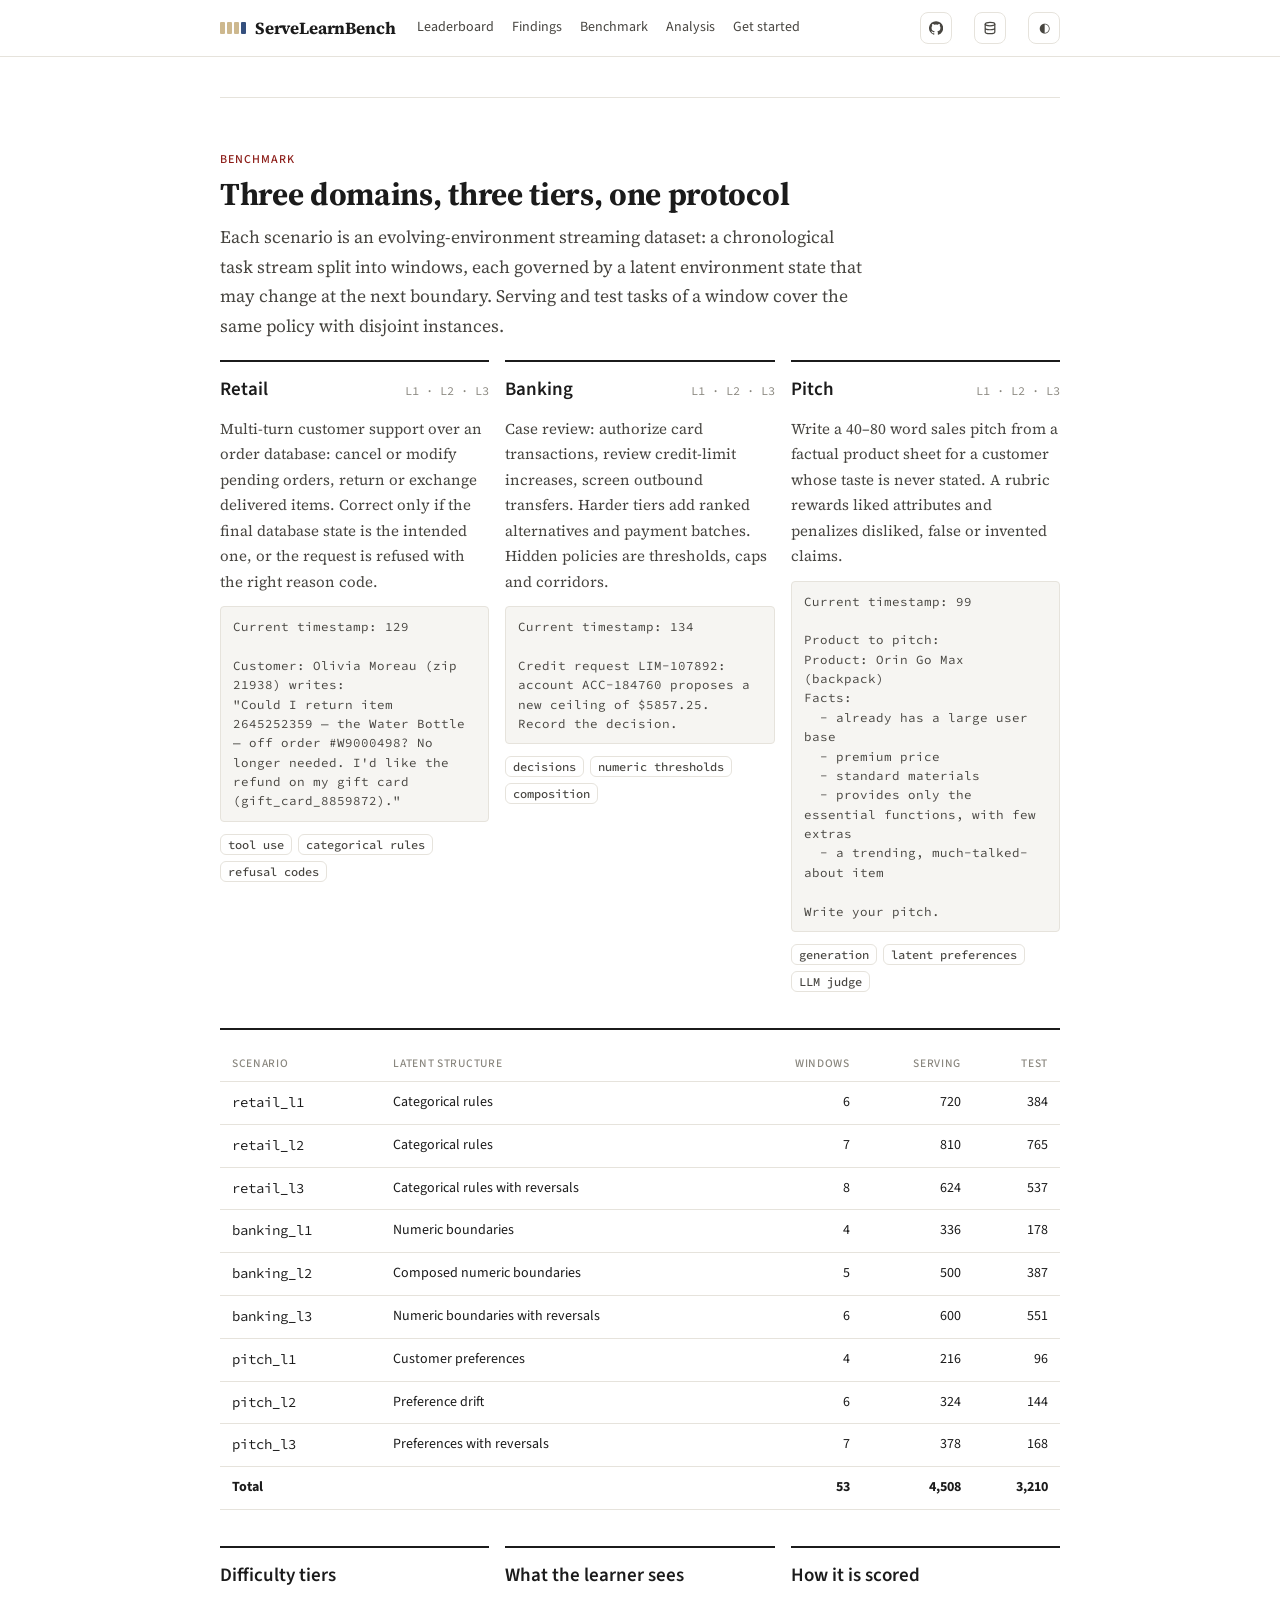
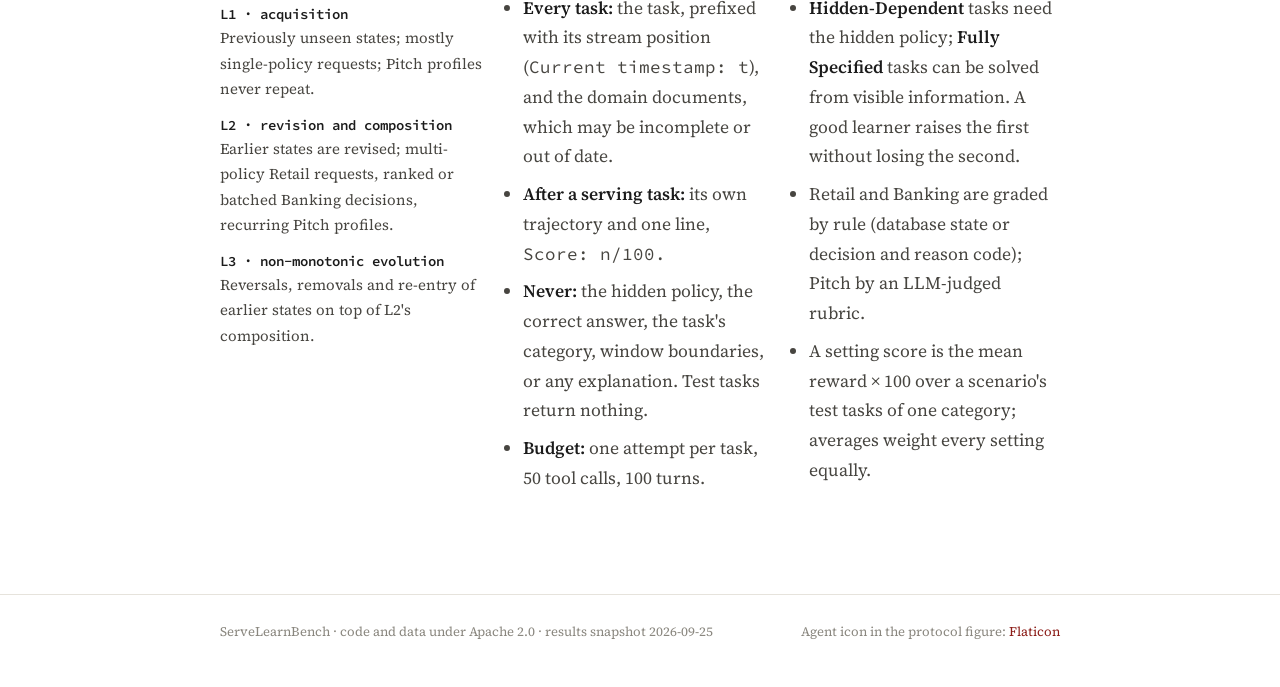
==== website/benchmark.html @ 4dabd893 "Refine project website layout and add benchmark details page" ====
<!doctype html>
<html lang="en">
<head>
<meta charset="utf-8">
<meta name="viewport" content="width=device-width,initial-scale=1,viewport-fit=cover">
<title>ServeLearnBench Benchmark</title>
<meta name="description" content="ServeLearnBench: how well can agents self-improve from serving experience? Benchmark, leaderboard and analyses.">
<link rel="preconnect" href="https://fonts.googleapis.com"><link rel="preconnect" href="https://fonts.gstatic.com" crossorigin>
<link rel="preconnect" href="https://fonts.googleapis.com"><link rel="preconnect" href="https://fonts.gstatic.com" crossorigin><link rel="stylesheet" href="https://fonts.googleapis.com/css2?family=Source+Serif+4:opsz,wght@8..60,400;8..60,600;8..60,700&family=Source+Sans+3:wght@400;500;600&family=Source+Code+Pro:wght@400;500&display=swap">
<style>:root{
  --bg:#F4F5F7; --surface:#FFFFFF; --sunk:#ECEEF2; --ink:#111620; --ink2:#465061; --muted:#7A8394;
  --line:#DDE1E8; --line2:#C9CFD9; --accent:#2B55D6; --accent-ink:#FFFFFF; --accent-soft:#E3E9FB;
  --serve:#D6C29B; --test:#6C8BD4; --warn:#B4541F; --good:#2E7D55;
  --prime:#3F5F95; --ch:#5FA37E; --rag:#8DB6D6; --mem0:#D9895B; --skillopt:#D4B04A; --ref:#9AA1AC;
  --shadow:0 1px 2px rgba(17,22,32,.05),0 8px 24px rgba(17,22,32,.05);
  --mono:"IBM Plex Mono",ui-monospace,SFMono-Regular,Menlo,Consolas,monospace;
  --sans:"IBM Plex Sans",-apple-system,BlinkMacSystemFont,"Segoe UI",Roboto,Helvetica,Arial,sans-serif;
  --cond:"IBM Plex Sans Condensed","IBM Plex Sans",-apple-system,"Segoe UI",Arial,sans-serif;
}
@media (prefers-color-scheme:dark){:root:not([data-theme="light"]){
  color-scheme:dark; --bg:#0C1016; --surface:#131922; --sunk:#0F141B; --ink:#E6EAF0; --ink2:#AAB3C0; --muted:#7B8595;
  --line:#232B36; --line2:#313B48; --accent:#7F9DFF; --accent-ink:#0C1016; --accent-soft:#1A2444;
  --serve:#8C7A57; --test:#5A78C2; --warn:#E08A55; --good:#5CC08C; --shadow:none;
  --prime:#6F8FC9; --ref:#6E7683;}}
:root[data-theme="dark"]{
  color-scheme:dark; --bg:#0C1016; --surface:#131922; --sunk:#0F141B; --ink:#E6EAF0; --ink2:#AAB3C0; --muted:#7B8595;
  --line:#232B36; --line2:#313B48; --accent:#7F9DFF; --accent-ink:#0C1016; --accent-soft:#1A2444;
  --serve:#8C7A57; --test:#5A78C2; --warn:#E08A55; --good:#5CC08C; --shadow:none;
  --prime:#6F8FC9; --ref:#6E7683;}
*{box-sizing:border-box}
html{scroll-behavior:smooth;scroll-padding-top:72px}
@media (prefers-reduced-motion:reduce){html{scroll-behavior:auto}*{animation:none!important;transition:none!important}}
body{margin:0;background:var(--bg);color:var(--ink);font:16px/1.6 var(--sans);-webkit-font-smoothing:antialiased}
a{color:var(--accent);text-decoration:none}a:hover{text-decoration:underline}
:focus-visible{outline:2px solid var(--accent);outline-offset:2px;border-radius:4px}
.wrap{max-width:1160px;margin:0 auto;padding-inline:20px}
.mono{font-family:var(--mono)}
.num{font-variant-numeric:tabular-nums}

/* nav */
.nav{position:sticky;top:env(safe-area-inset-top,0px);z-index:20;background:color-mix(in srgb,var(--bg) 86%,transparent);backdrop-filter:saturate(1.4) blur(10px);border-bottom:1px solid var(--line)}
.nav .wrap{display:flex;align-items:center;gap:22px;height:56px}
.brand{font:600 15px/1 var(--mono);letter-spacing:-.01em;color:var(--ink);display:flex;align-items:center;gap:9px;white-space:nowrap}
.brand-mark{display:inline-grid;grid-template-columns:repeat(4,5px);gap:2px}
.brand-mark i{width:5px;height:12px;border-radius:1px;background:var(--serve)}.brand-mark i:last-child{background:var(--test)}
.nav-links{display:flex;gap:18px;overflow-x:auto;scrollbar-width:none;flex:1}
.nav-links a{color:var(--ink2);font-size:14px;white-space:nowrap}.nav-links a:hover{color:var(--ink);text-decoration:none}
.icon-btn{display:inline-flex;align-items:center;justify-content:center;height:32px;min-width:32px;padding:0 8px;border:1px solid var(--line);border-radius:8px;background:var(--surface);color:var(--ink2);font:500 13px var(--sans);cursor:pointer}
.icon-btn:hover{color:var(--ink);border-color:var(--line2);text-decoration:none}
@media (max-width:720px){.nav-links{display:none}}

/* hero */
.hero{padding-block:56px 36px}
.hero-grid{display:grid;grid-template-columns:minmax(0,1fr) minmax(0,1.05fr);gap:44px;align-items:start}
@media (max-width:980px){.hero-grid{grid-template-columns:minmax(0,1fr)}}
.eyebrow{font:500 12px/1 var(--mono);letter-spacing:.08em;text-transform:uppercase;color:var(--accent)}
h1{font:700 clamp(40px,6.2vw,64px)/1 var(--cond);letter-spacing:-.02em;margin:14px 0 14px;text-wrap:balance}
.question{font:400 clamp(19px,2.2vw,23px)/1.35 var(--sans);color:var(--ink2);margin:0 0 20px;max-width:30ch;text-wrap:balance}
.authors{font-size:16px;margin:0 0 4px;color:var(--ink)}.authors sup{color:var(--muted);font-size:11px;margin-left:1px}
.affils{font-size:14px;color:var(--muted);margin:0}
.links{display:flex;flex-wrap:wrap;gap:8px;margin:22px 0 0}
.btn{display:inline-flex;align-items:center;gap:7px;height:38px;padding:0 15px;border-radius:9px;border:1px solid var(--line2);background:var(--surface);color:var(--ink);font:500 14px var(--sans);text-decoration:none!important;transition:border-color .15s,transform .15s}
.btn:hover{border-color:var(--accent);transform:translateY(-1px)}
.btn.primary{background:var(--ink);border-color:var(--ink);color:var(--bg)}
.btn.disabled{opacity:.5;pointer-events:none}
.btn svg{width:16px;height:16px}
.lede{color:var(--ink2);margin:26px 0 0;max-width:62ch}

/* stream figure */
.stream{background:var(--surface);border:1px solid var(--line);border-radius:14px;padding:18px 18px 14px;box-shadow:var(--shadow)}
.stream-head{display:flex;justify-content:space-between;align-items:baseline;gap:10px;flex-wrap:wrap;margin-bottom:8px}
.stream-title{font:600 13px var(--mono);color:var(--ink)}
.stream-legend{display:flex;gap:14px;font:12px var(--mono);color:var(--muted)}
.stream-legend i{display:inline-block;width:8px;height:12px;border-radius:2px;margin-right:5px;vertical-align:-1px}
.stream svg{display:block;width:100%;height:auto}
.stream-note{font-size:13px;color:var(--ink2);margin:10px 2px 0;min-height:2.6em}

/* stats */
.stats{display:grid;grid-template-columns:repeat(6,1fr);border:1px solid var(--line);border-radius:12px;background:var(--surface);margin-top:34px;overflow:hidden}
.stat{padding:14px 16px;border-left:1px solid var(--line)}.stat:first-child{border-left:0}
.stat b{display:block;font:600 24px/1.1 var(--mono);letter-spacing:-.02em}
.stat span{font-size:12.5px;color:var(--muted)}
@media (max-width:820px){.stats{grid-template-columns:repeat(3,1fr)}.stat:nth-child(4){border-left:0}.stat:nth-child(n+4){border-top:1px solid var(--line)}}

/* sections */
section{padding-block:56px 8px}
.sec-head{display:flex;justify-content:space-between;align-items:end;gap:16px;flex-wrap:wrap;margin-bottom:18px}
h2{font:700 30px/1.1 var(--cond);letter-spacing:-.01em;margin:0}
.kicker{font:500 12px/1 var(--mono);letter-spacing:.08em;text-transform:uppercase;color:var(--muted);margin-bottom:10px}
.sec-sub{color:var(--ink2);max-width:72ch;margin:10px 0 0}
h3{font:600 19px/1.25 var(--sans);margin:0 0 6px}

/* segmented + chips */
.seg{display:inline-flex;background:var(--sunk);border:1px solid var(--line);border-radius:10px;padding:3px;gap:2px}
.seg button{border:0;background:transparent;color:var(--ink2);font:500 13px var(--sans);padding:6px 12px;border-radius:7px;cursor:pointer}
.seg button[aria-pressed="true"]{background:var(--surface);color:var(--ink);box-shadow:0 1px 2px rgba(0,0,0,.08)}
.chips{display:flex;flex-wrap:wrap;gap:6px}
.chip{border:1px solid var(--line);background:var(--surface);color:var(--ink2);font:500 12.5px var(--sans);padding:4px 10px;border-radius:999px;cursor:pointer}
.chip[aria-pressed="true"]{border-color:var(--ink);color:var(--ink)}
.chip[aria-pressed="false"]{opacity:.55}

/* leaderboard */
.board{background:var(--surface);border:1px solid var(--line);border-radius:14px;box-shadow:var(--shadow);overflow:hidden}
.board-bar{display:flex;flex-wrap:wrap;gap:10px;align-items:center;justify-content:space-between;padding:12px 14px;border-bottom:1px solid var(--line)}
.table-scroll{overflow-x:auto}
table{border-collapse:collapse;width:100%;font-size:14px}
th,td{padding:9px 12px;border-bottom:1px solid var(--line);text-align:right;white-space:nowrap}
th{font:500 11.5px var(--mono);letter-spacing:.04em;text-transform:uppercase;color:var(--muted);background:var(--surface);cursor:pointer;user-select:none;position:sticky;top:0}
th.l,td.l{text-align:left}
th[aria-sort="descending"]::after{content:" ↓"}th[aria-sort="ascending"]::after{content:" ↑"}
tbody tr:hover td{background:color-mix(in srgb,var(--accent) 5%,var(--surface))}
tr.ref td{color:var(--ink2);background:var(--sunk)}
tr.group td{font:500 11px var(--mono);letter-spacing:.06em;text-transform:uppercase;color:var(--muted);background:var(--surface);padding-top:16px}
td.rank{font:500 13px var(--mono);color:var(--muted);width:36px}
.mname{font-weight:600}.msize{font:12px var(--mono);color:var(--muted);margin-left:7px}
.hdot{display:inline-block;width:9px;height:9px;border-radius:50%;margin-right:8px;vertical-align:0}
.scorecell{display:flex;align-items:center;justify-content:flex-end;gap:10px}
.scorebar{width:120px;height:6px;border-radius:3px;background:var(--sunk);overflow:hidden;flex:none}
.scorebar i{display:block;height:100%;background:var(--accent)}
tr.ref .scorebar i{background:var(--ref)}
.best{font-weight:600}
.tag{font:500 10.5px var(--mono);letter-spacing:.03em;border:1px solid var(--line);color:var(--muted);border-radius:5px;padding:1px 5px;margin-left:7px;text-transform:uppercase}
.board-foot{padding:12px 14px;font-size:13px;color:var(--muted)}
.cell-lo{color:var(--warn)}
.view[hidden]{display:none!important}
.chart-box{padding:12px 10px 4px}

/* findings */
.findings{display:grid;grid-template-columns:repeat(3,minmax(0,1fr));gap:0;border-top:1px solid var(--line2)}
@media (max-width:900px){.findings{grid-template-columns:minmax(0,1fr)}}
.finding{padding:22px 22px 18px 0}
.finding+.finding{padding-left:22px;border-left:1px solid var(--line)}
@media (max-width:900px){.finding+.finding{padding-left:0;border-left:0;border-top:1px solid var(--line)}}
.finding .big{font:600 40px/1 var(--mono);letter-spacing:-.03em;margin:10px 0 10px;display:block}
.finding .big small{font-size:16px;color:var(--muted);letter-spacing:0;margin-left:4px}
.finding p{color:var(--ink2);margin:0;font-size:15px}

/* figures */
.fig{background:var(--surface);border:1px solid var(--line);border-radius:14px;padding:18px 18px 14px;box-shadow:var(--shadow)}
.fig-grid{display:grid;grid-template-columns:repeat(2,minmax(0,1fr));gap:16px}
.fig-grid.g3{grid-template-columns:repeat(3,minmax(0,1fr))}
.fig-grid.g4{grid-template-columns:repeat(4,minmax(0,1fr))}
@media (max-width:980px){.fig-grid.g4{grid-template-columns:repeat(2,minmax(0,1fr))}.fig-grid.g3{grid-template-columns:1fr}}
@media (max-width:640px){.fig-grid,.fig-grid.g4{grid-template-columns:1fr}}
.panel-title{font:500 12px var(--mono);color:var(--ink2);margin:0 0 4px}
.panel-title b{color:var(--ink);font-weight:600}
.caption{font-size:14px;color:var(--ink2);margin:12px 0 0;max-width:90ch}
.caption b{color:var(--ink)}
.legend{display:flex;flex-wrap:wrap;gap:6px 16px;font-size:13px;color:var(--ink2);margin:0 0 8px}
.legend span{display:inline-flex;align-items:center;gap:6px}
.legend i{width:14px;height:3px;border-radius:2px;display:inline-block}
.legend i.dot{width:9px;height:9px;border-radius:50%}
.legend i.sq{width:10px;height:10px;border-radius:2px}
.legend i.dash{background:none!important;border-top:2px dashed currentColor;height:0}
.chart{position:relative;width:100%}
.chart svg{display:block;overflow:visible}
.chart text{fill:var(--muted);font:11px var(--sans)}
.chart .axis line,.chart .axis path{stroke:var(--line2)}
.chart .grid line{stroke:var(--line);stroke-dasharray:2 3}
.chart .lbl{fill:var(--ink2);font-size:11.5px;paint-order:stroke;stroke:var(--bg);stroke-width:3.5px;stroke-linejoin:round}
.fig .chart .lbl,.board .chart .lbl{stroke:var(--surface)}
.chart .axis .lbl{stroke:none}
.chart .val{fill:var(--ink);font:500 11px var(--mono)}
.stack-gap{display:grid;gap:16px}
details.more{margin-top:18px;border-top:1px solid var(--line);padding-top:6px}
details.more summary{cursor:pointer;font:500 15px var(--sans);color:var(--accent);padding:12px 0;list-style:none}
details.more summary::-webkit-details-marker{display:none}
details.more summary::before{content:"+ "}details.more[open] summary::before{content:"− "}

/* tooltip */
.tip{position:fixed;z-index:50;pointer-events:none;background:var(--ink);color:var(--bg);font:12.5px/1.45 var(--sans);padding:7px 10px;border-radius:7px;max-width:260px;opacity:0;transform:translateY(4px);transition:opacity .1s,transform .1s}
.tip.on{opacity:1;transform:none}
.tip b{font-weight:600}.tip .m{font-family:var(--mono)}

/* benchmark */
.domains{display:grid;grid-template-columns:repeat(3,minmax(0,1fr));gap:16px}
@media (max-width:900px){.domains{grid-template-columns:minmax(0,1fr)}}
.domain{background:var(--surface);border:1px solid var(--line);border-radius:14px;padding:20px}
.domain .dh{display:flex;justify-content:space-between;align-items:baseline;margin-bottom:8px}
.domain .dh span{font:12px var(--mono);color:var(--muted)}
.domain p{color:var(--ink2);margin:0 0 12px;font-size:15px}
.domain .ex{overflow-x:auto;font:12.5px/1.55 var(--mono);background:var(--sunk);border:1px solid var(--line);border-radius:8px;padding:10px 12px;color:var(--ink2);white-space:pre-wrap;margin:0 0 12px}
.pills{display:flex;flex-wrap:wrap;gap:6px}
.pill{font:500 12px var(--mono);color:var(--ink2);border:1px solid var(--line);border-radius:6px;padding:2px 7px}
.twocol{display:grid;grid-template-columns:minmax(0,1.1fr) minmax(0,1fr);gap:16px;margin-top:16px}
.threecol{display:grid;grid-template-columns:repeat(3,minmax(0,1fr));gap:16px;margin-top:16px}
@media (max-width:900px){.threecol{grid-template-columns:minmax(0,1fr)}}
@media (max-width:900px){.twocol{grid-template-columns:minmax(0,1fr)}}
.card{background:var(--surface);border:1px solid var(--line);border-radius:14px;padding:20px}
.tiers dt{font:600 14px var(--mono);color:var(--ink)}.tiers dd{margin:2px 0 14px;color:var(--ink2);font-size:15px}
.rules li{margin:0 0 8px;color:var(--ink2)}.rules{padding-left:18px;margin:0}
.rules b{color:var(--ink);font-weight:600}

/* code */
.code{position:relative;background:var(--sunk);border:1px solid var(--line);border-radius:10px;padding:14px 16px;font:13px/1.65 var(--mono);color:var(--ink);overflow-x:auto;white-space:pre;margin:0}
.code .c{color:var(--muted)}
.copy{position:absolute;top:8px;right:8px;font:500 12px var(--sans);border:1px solid var(--line);background:var(--surface);color:var(--ink2);border-radius:6px;padding:3px 8px;cursor:pointer}
footer{margin-top:64px;border-top:1px solid var(--line);padding-block:26px 44px;color:var(--muted);font-size:13px}
footer .wrap{display:flex;justify-content:space-between;gap:12px;flex-wrap:wrap}

/* leaderboard preview on the home page */
.board.preview{position:relative;max-height:520px;overflow:hidden}
.board.preview .fade{position:absolute;left:0;right:0;bottom:0;height:120px;background:linear-gradient(to bottom,transparent,var(--surface));pointer-events:none}
.board-links{display:flex;gap:10px;flex-wrap:wrap;justify-content:center;margin-top:18px}
td.medal{font-size:15px}
.sys{font-weight:600}.sys .sep{color:var(--muted);margin:0 6px;font-weight:400}
.chart .lblbox{fill:var(--surface)}

/* animated serving stream */
.sv{display:block;width:100%;height:auto;font-family:var(--sans)}
.sv text{fill:var(--ink2)}
.sv .sv-lab{font:600 13px var(--sans);fill:var(--ink)}
.sv .sv-small{font:12px var(--sans);fill:var(--muted)}
.sv .sv-tiny{font:10px var(--mono);fill:var(--muted)}
.sv .sv-mono{font:600 14px var(--mono);fill:var(--ink)}
.sv .sv-win{font:600 12.5px var(--mono);fill:var(--muted)}
.sv-belt{stroke:var(--line2);stroke-width:2}
.sv-dash{stroke-dasharray:4 4}
.sv-agent{fill:var(--surface);stroke:var(--ink);stroke-width:2}
.sv-eye{fill:var(--ink)}
.sv-loop{fill:none;stroke:var(--accent);stroke-width:2;stroke-dasharray:5 4}
.sv-arrowhead{fill:var(--accent)}
.sv-eval{fill:var(--sunk);stroke:var(--line2);stroke-width:1.5}
.sv-t{stroke-width:1.5}
.sv-s{fill:color-mix(in srgb,var(--serve) 45%,var(--surface));stroke:var(--serve)}
.sv-x{fill:color-mix(in srgb,var(--test) 30%,var(--surface));stroke:var(--test)}
rect.sv-t.sv-done.sv-s{fill:var(--serve)}
rect.sv-t.sv-done.sv-x{fill:var(--test)}
.sv-cursor{fill:var(--accent)}
.sv-bound{stroke:#C54A4A;stroke-width:2;stroke-dasharray:3 4}
.sv-winbox{fill:transparent;stroke:transparent;transition:fill .3s,stroke .3s}
.sv-winbox.sv-on{fill:color-mix(in srgb,var(--accent) 6%,transparent);stroke:color-mix(in srgb,var(--accent) 35%,transparent)}
.sv-chip{fill:var(--sunk);stroke:var(--line2);stroke-width:1.3}
.sv .sv-chiptxt{font:600 12.5px var(--mono);fill:var(--ink)}
.sv .sv-strike{text-decoration:line-through}
.sv-return{fill:none;stroke:#6B4F9E;stroke-width:2;stroke-dasharray:4 3}
.sv-returnhead{fill:#6B4F9E}
.sv .sv-returntxt{font:600 12px var(--sans);fill:#6B4F9E}
.sv-score-ok{fill:color-mix(in srgb,var(--good) 18%,var(--surface));stroke:var(--good);stroke-width:1.5}
.sv-score-no{fill:color-mix(in srgb,#C54A4A 16%,var(--surface));stroke:#C54A4A;stroke-width:1.5}
.sv .sv-scoretxt{font:600 12px var(--mono);fill:var(--ink)}
.sv-bl{stroke-width:1.5}
.sv-bl-truth{fill:var(--sunk);stroke:var(--ink2)}
.sv-bl-ok{fill:color-mix(in srgb,var(--good) 20%,var(--surface));stroke:var(--good)}
.sv-bl-stale{fill:color-mix(in srgb,#C54A4A 14%,var(--surface));stroke:#C54A4A}
.sv-bl-miss{fill:transparent;stroke:var(--muted);stroke-dasharray:3 3}
.stream-ctl{display:flex;align-items:center;gap:10px;margin-top:10px;flex-wrap:wrap}
.stream-ctl button{font:500 13px var(--sans);border:1px solid var(--line2);background:var(--surface);color:var(--ink);border-radius:999px;padding:4px 12px;cursor:pointer}
.stream-ctl input[type=range]{flex:1;min-width:160px;accent-color:var(--accent)}
.sv-wrap{overflow-x:auto}
.sv-wrap .sv{min-width:640px}
.sv-act{opacity:0;transition:opacity .45s;pointer-events:none}
.sv-act.sv-act-on{opacity:1;pointer-events:auto}
@media (prefers-reduced-motion:reduce){.sv-act{transition:none}}
.sv .sv-head{font:600 16px var(--sans);fill:var(--ink)}
.sv .sv-small2{font:13px var(--sans);fill:var(--ink2)}
.sv .sv-m2{font:500 12.5px var(--mono);fill:var(--ink2)}
.sv .sv-big{font:700 64px var(--cond);fill:var(--ink);letter-spacing:-.02em}
.sv-card{fill:var(--surface);stroke:var(--line2);stroke-width:1.2}
.sv-fan{fill:none;stroke:var(--line2);stroke-width:1.4;transition:opacity .3s}
.sv-fan.sv-fan-bad{stroke:#C54A4A;stroke-opacity:.55}
.sv-grey{stroke:var(--muted);stroke-width:1.8}
.sv-greyhead{fill:var(--muted)}
.steps{display:flex;gap:8px;flex-wrap:wrap}
.steps button{position:relative;overflow:hidden;font:600 13px var(--sans);border:1px solid var(--line2);background:var(--surface);color:var(--ink2);border-radius:999px;padding:6px 14px;cursor:pointer;--p:0}
.steps button::before{content:"";position:absolute;inset:0;background:var(--accent-soft);transform:scaleX(var(--p));transform-origin:left;z-index:0}
.steps button span{position:relative;z-index:1}
.steps button[aria-current="step"]{color:var(--ink);border-color:var(--accent)}
.stream-ctl .sp{flex:1}
.sv-panel{fill:var(--surface);stroke:var(--line2);stroke-width:1.2;transition:opacity .4s}
.sv-dim .sv-panel{opacity:.55}
.sv-dim .sv-head{opacity:.45}
.sv .sv-num{fill:var(--accent);font-weight:700}
.sv .sv-strong{fill:var(--ink);font-weight:600}
.sv-focuswin{stroke-dasharray:4 3}
.sv .sv-big{font:700 48px var(--cond);fill:var(--ink);letter-spacing:-.02em}
.sv-divider{stroke:var(--line);stroke-width:1}
@keyframes svflash{0%{stroke-width:4}100%{stroke-width:1.5}}
.sv-flash{animation:svflash .9s ease-out}

/* ---- modern treatment of the protocol animation ---- */
.stream{--sv-card:var(--surface);--sv-ground:var(--sunk);--sv-good:#1F9D6B;--sv-bad:#D6453D;--sv-shadow:drop-shadow(0 1px 1.5px rgba(20,18,14,.06)) drop-shadow(0 6px 16px rgba(20,18,14,.07))}
@media (prefers-color-scheme:dark){:root:not([data-theme="light"]) .stream{--sv-card:#22211E;--sv-ground:#1A1917;--sv-good:#45C28F;--sv-bad:#F07A70;--sv-shadow:none}}
:root[data-theme="dark"] .stream{--sv-card:#22211E;--sv-ground:#1A1917;--sv-good:#45C28F;--sv-bad:#F07A70;--sv-shadow:none}
.stream.stream{background:var(--sv-ground);border-radius:20px;padding:22px 22px 16px}
.stream .stream-title{font:700 12px var(--sans);letter-spacing:.12em;text-transform:uppercase;color:var(--muted)}
.sv text{font-variant-numeric:tabular-nums}
.sv .sv-mono,.sv .sv-m2,.sv .sv-scoretxt,.sv .sv-chiptxt,.sv .sv-win,.sv .sv-tiny{font-family:var(--sans)}
.sv .sv-win{font-weight:700;letter-spacing:.06em}
.sv .sv-head{font:700 16px var(--sans);letter-spacing:-.005em}
.sv .sv-num{fill:var(--accent)}
.sv .sv-big{font:800 52px var(--sans);letter-spacing:-.035em}
.sv-panel,.sv-eval{fill:var(--sv-card);stroke:none;filter:var(--sv-shadow)}
.sv-eye{fill:var(--accent-ink)}
.sv-belt{stroke:var(--line2);stroke-width:1.5;stroke-linecap:round}
.sv-loop{stroke-width:1.6;stroke-dasharray:2 5;stroke-linecap:round}
.sv-return{stroke-width:1.6;stroke-dasharray:2 5;stroke-linecap:round}
.sv-t{stroke:none}
.sv-s{fill:color-mix(in srgb,var(--serve) 38%,var(--sv-card))}
.sv-x{fill:color-mix(in srgb,var(--test) 26%,var(--sv-card))}
.sv-bound{stroke:color-mix(in srgb,var(--accent) 55%,transparent);stroke-width:1.5;stroke-dasharray:none}
.sv-winbox.sv-on{fill:var(--sv-card);stroke:none;filter:var(--sv-shadow)}
.sv-chip{fill:var(--sv-card);stroke:none;filter:var(--sv-shadow)}
.sv-cursor{fill:var(--accent)}
.sv-score-ok{fill:color-mix(in srgb,var(--sv-good) 14%,var(--sv-card));stroke:none}
.sv-score-no{fill:color-mix(in srgb,var(--sv-bad) 13%,var(--sv-card));stroke:none}
.sv .sv-scoretxt{font-weight:700}
.sv-bl{stroke-width:1.4}
.sv-bl-ok{fill:color-mix(in srgb,var(--sv-good) 16%,var(--sv-card));stroke:var(--sv-good)}
.sv-bl-stale{fill:color-mix(in srgb,var(--sv-bad) 12%,var(--sv-card));stroke:var(--sv-bad)}
.sv-bl-miss{stroke:var(--muted);stroke-dasharray:2 3}
.sv-divider{stroke:var(--line)}
.stream-ctl button,.steps button{border-color:transparent;background:var(--sv-card);box-shadow:0 1px 2px rgba(20,18,14,.08)}
.steps button[aria-current="step"]{border-color:transparent;box-shadow:0 0 0 1.5px var(--accent) inset}
.sv .sv-oktxt{fill:var(--sv-good)}.sv .sv-notxt{fill:var(--sv-bad)}

/* robot agent: a light blue tint of the test colour */
.stream{--b1:#EEF2F8;--b2:#CFDAEA;--bl:#A9BAD4;--eye:#CFE3FF}
.stream{--bot1:var(--b1);--bot2:var(--b2);--botline:var(--bl)}
@media (prefers-color-scheme:dark){:root:not([data-theme="light"]) .stream{--bot1:color-mix(in srgb,var(--b1) 78%,#151412);--bot2:color-mix(in srgb,var(--b2) 62%,#151412);--botline:color-mix(in srgb,var(--bl) 70%,#151412)}}
:root[data-theme="dark"] .stream{--bot1:color-mix(in srgb,var(--b1) 78%,#151412);--bot2:color-mix(in srgb,var(--b2) 62%,#151412);--botline:color-mix(in srgb,var(--bl) 70%,#151412)}
.sv-bot{fill:color-mix(in srgb,var(--bot1) 50%,var(--bot2));stroke:var(--botline);stroke-width:1.2}
.sv-bot-head{filter:var(--sv-shadow)}
.sv-tip{fill:var(--accent)}
.sv-ant{stroke:var(--botline);stroke-width:3;stroke-linecap:round}
.sv-visor{fill:#2A2622;opacity:1}
.sv-glow{fill:var(--eye);filter:drop-shadow(0 0 3px var(--eye))}
.sv-live.sv-s{fill:var(--serve)}.sv-live.sv-x{fill:var(--test)}
.sv-live{filter:drop-shadow(0 2px 4px rgba(20,18,14,.18))}
/* Journal: a research article. Serif text, centred masthead, figures set on the page between hairlines. */
:root{--sans:"Source Sans 3",-apple-system,"Segoe UI",Arial,sans-serif;--cond:"Source Serif 4",Georgia,serif;--mono:"Source Code Pro",ui-monospace,Menlo,monospace;
  --bg:#FFFFFF;--surface:#FFFFFF;--sunk:#F6F5F2;--ink:#1B1B1B;--ink2:#474540;--muted:#8A877F;--line:#E6E3DC;--line2:#CFCBC1;
  --accent:#8C1D18;--accent-ink:#FFFFFF;--accent-soft:#F6E8E6;--serve:#CDB88E;--test:#35507E;--shadow:none}
@media (prefers-color-scheme:dark){:root:not([data-theme="light"]){color-scheme:dark;--bg:#151412;--surface:#151412;--sunk:#1D1C19;--ink:#ECE8E1;--ink2:#BDB7AC;--muted:#8D877C;--line:#2B2925;--line2:#3A3732;--accent:#E0827A;--accent-ink:#151412;--accent-soft:#3A1F1C;--test:#7F9BCC;--serve:#8C7A57}}
:root[data-theme="dark"]{color-scheme:dark;--bg:#151412;--surface:#151412;--sunk:#1D1C19;--ink:#ECE8E1;--ink2:#BDB7AC;--muted:#8D877C;--line:#2B2925;--line2:#3A3732;--accent:#E0827A;--accent-ink:#151412;--accent-soft:#3A1F1C;--test:#7F9BCC;--serve:#8C7A57}
body{font:17.5px/1.7 "Source Serif 4",Georgia,serif}
.nav .wrap,.wrap{max-width:920px;padding-inline:clamp(16px,5vw,40px)}
.brand{font-family:"Source Serif 4",Georgia,serif;font-size:17px;font-weight:700}
.nav-links a{font-family:var(--sans)}
.hero{text-align:center;padding-block:72px 28px;border-bottom:1px solid var(--line)}
.eyebrow{font-family:var(--sans);letter-spacing:.14em;color:var(--muted)}
h1{font:700 clamp(44px,6.4vw,72px)/1.02 "Source Serif 4",Georgia,serif;letter-spacing:-.02em}
.hero .question{font:italic 400 clamp(20px,2.4vw,26px)/1.35 "Source Serif 4",Georgia,serif;margin-inline:auto;max-width:36ch;color:var(--ink2)}
.hero .links{justify-content:center}.hero .lede{margin-inline:auto;text-align:left;max-width:none}
.authors{font-size:18px}.affils{font-family:var(--sans)}
.btn{border-radius:999px;font-family:var(--sans);background:transparent}
.btn.primary{background:var(--accent);border-color:var(--accent);color:var(--accent-ink)}
h2{font:700 32px/1.15 "Source Serif 4",Georgia,serif;letter-spacing:-.01em}
.kicker{font-family:var(--sans);color:var(--accent)}
section{border-top:1px solid var(--line);margin-top:40px}
.fig,.board,.stream,.card,.domain,.stats{border:0;border-radius:0;box-shadow:none;background:transparent;padding-inline:0}
.fig{border-top:1px solid var(--line);padding-top:22px}
.overview-hero{border-bottom:0;padding-bottom:16px}
.research-overview #cost-performance{border:0;margin:0;padding:24px 0 0}
.research-overview #cost-performance>.fig{border:0;padding:0}
#cost-performance .legend{display:grid;gap:10px;margin:18px 0 0;font-family:var(--sans)}
.legend-group{display:flex;flex-wrap:wrap;align-items:center;gap:8px 18px}
.legend-label{font-size:11px;font-weight:600;letter-spacing:.08em;text-transform:uppercase;color:var(--muted);width:56px}
#cost-performance .fig-grid{gap:28px}
#cost-performance .caption{margin-top:20px;line-height:1.65}
.protocol-preview{margin-top:48px;padding:0;border:0}
.protocol-preview>.stream{margin:0;padding:24px;background:var(--sunk);border:0;border-radius:14px}
.protocol-preview .stream-head{align-items:center;gap:16px;margin-bottom:20px}
.protocol-preview .stream-title{font:600 22px/1.2 "Source Serif 4",Georgia,serif;letter-spacing:0;text-transform:none}
.protocol-preview .stream-ctl{flex:1;justify-content:flex-end;margin:0;padding:0;border:0;gap:8px;flex-wrap:wrap}
.protocol-preview .stream-ctl .sp{display:none}
.protocol-preview .caption{margin-top:18px;font-size:13px;line-height:1.6}
.protocol-preview .caption>span{display:block}
.protocol-preview .caption>span+span{margin-top:6px}
.protocol-preview>.stats{border:0;border-radius:0;background:transparent;gap:16px;margin-top:24px}
.protocol-preview .stat{padding:12px 0;border:0!important}
.protocol-preview .stat b{margin-bottom:4px}
.protocol-preview .stat span{display:block;font:12px/1.4 var(--sans)}
.analysis-stories{display:grid;gap:52px;margin-top:32px}
.analysis-story h3{font:600 24px/1.3 "Source Serif 4",Georgia,serif;margin:0 0 12px;text-wrap:balance}
.analysis-story .takeaway{color:var(--ink2);margin:0 0 22px;max-width:76ch}
#analysis .analysis-story>.fig{border:0;padding:0}
.analysis-story .caption{font-size:13px;line-height:1.6;margin-top:16px}
#analysis .learning-speed-grid{grid-template-columns:repeat(2,minmax(0,1fr));gap:28px 36px}
@media(max-width:640px){
  #analysis .learning-speed-grid{grid-template-columns:minmax(0,1fr)}
  .protocol-preview{margin-top:36px}
  .protocol-preview>.stream{padding:16px}
  .protocol-preview .stream-head{align-items:flex-start;flex-direction:column}
  .protocol-preview .stream-ctl{justify-content:flex-start;gap:6px}
  .legend-group{gap:8px 14px}
  .legend-label{width:100%}
}
.board{border-top:2px solid var(--ink)}.board-bar{padding-inline:0}
.stats{border-top:1px solid var(--line);border-bottom:1px solid var(--line)}
.stat{border-left:0!important;text-align:center}.stat b{font-family:"Source Serif 4",Georgia,serif;font-size:30px}
.card,.domain{border-top:2px solid var(--ink);padding-top:16px}
.caption{font-family:var(--sans);font-size:14.5px}
.finding{padding-top:18px}.finding .big{font-family:"Source Serif 4",Georgia,serif;font-weight:700;color:var(--accent)}
table{font-family:var(--sans)}th{font-family:var(--sans);letter-spacing:.06em}
.scorebar i{background:var(--accent)}
.domain .ex,.code{border-radius:4px}
.chart text{font-family:var(--sans)}
.panel-title{font-family:var(--sans);font-style:italic}

.fig .chart .lbl,.board .chart .lbl{stroke:var(--bg)}
.board.preview .fade{background:linear-gradient(to bottom,transparent,var(--bg))}
.chart .lblbox{fill:var(--bg)}
</style>
</head>
<body>
<nav class="nav" aria-label="Sections"><div class="wrap">
  <a class="brand" href="index.html"><span class="brand-mark" aria-hidden="true"><i></i><i></i><i></i><i></i></span>ServeLearnBench</a>
  <div class="nav-links"><a href="leaderboard.html">Leaderboard</a><a href="index.html#findings">Findings</a><a href="benchmark.html">Benchmark</a><a href="index.html#analysis">Analysis</a><a href="index.html#start">Get started</a></div>
  <a class="icon-btn" href="https://github.com/Infini-AI-Lab/ServeLearnBench" aria-label="Code" title="Code"><svg viewBox="0 0 16 16" fill="currentColor"><path d="M8 .2a8 8 0 0 0-2.5 15.6c.4 0 .5-.2.5-.4v-1.4c-2.2.5-2.7-1-2.7-1-.4-.9-.9-1.2-.9-1.2-.7-.5.1-.5.1-.5.8.1 1.2.8 1.2.8.7 1.2 1.9.9 2.3.7.1-.5.3-.9.5-1.1-1.8-.2-3.6-.9-3.6-4 0-.9.3-1.6.8-2.1-.1-.2-.4-1 .1-2.1 0 0 .7-.2 2.2.8a7.6 7.6 0 0 1 4 0c1.5-1 2.2-.8 2.2-.8.4 1.1.2 1.9.1 2.1.5.6.8 1.3.8 2.1 0 3.1-1.9 3.8-3.6 4 .3.3.6.8.6 1.5v2.2c0 .2.1.5.6.4A8 8 0 0 0 8 .2z"/></svg></a><a class="icon-btn" href="https://huggingface.co/datasets/haizhongzheng/ServeLearnBench" aria-label="Dataset" title="Dataset"><svg viewBox="0 0 16 16" fill="none" stroke="currentColor" stroke-width="1.4"><ellipse cx="8" cy="3.5" rx="5.5" ry="2"/><path d="M2.5 3.5v9c0 1.1 2.5 2 5.5 2s5.5-.9 5.5-2v-9M2.5 8c0 1.1 2.5 2 5.5 2s5.5-.9 5.5-2"/></svg></a>
  <button id="theme" class="icon-btn" type="button" aria-label="Switch light or dark theme">◐</button>
</div></nav>


<main class="wrap">
<section id="benchmark">
  <div class="sec-head"><div><div class="kicker">Benchmark</div><h2>Three domains, three tiers, one protocol</h2>
  <p class="sec-sub">Each scenario is an evolving-environment streaming dataset: a chronological task stream split into windows, each governed by a
  latent environment state that may change at the next boundary. Serving and test tasks of a window cover the same policy with disjoint instances.</p></div></div>
  <div class="domains"><div class="domain"><div class="dh"><h3>Retail</h3><span>L1 · L2 · L3</span></div><p>Multi-turn customer support over an order database: cancel or modify pending orders, return or exchange delivered items. Correct only if the final database state is the intended one, or the request is refused with the right reason code.</p><pre class="ex">Current timestamp: 129

Customer: Olivia Moreau (zip 21938) writes:
&quot;Could I return item 2645252359 — the Water Bottle — off order #W9000498? No longer needed. I&#x27;d like the refund on my gift card (gift_card_8859872).&quot;</pre><div class="pills"><span class="pill">tool use</span><span class="pill">categorical rules</span><span class="pill">refusal codes</span></div></div><div class="domain"><div class="dh"><h3>Banking</h3><span>L1 · L2 · L3</span></div><p>Case review: authorize card transactions, review credit-limit increases, screen outbound transfers. Harder tiers add ranked alternatives and payment batches. Hidden policies are thresholds, caps and corridors.</p><pre class="ex">Current timestamp: 134

Credit request LIM-107892: account ACC-184760 proposes a new ceiling of $5857.25. Record the decision.</pre><div class="pills"><span class="pill">decisions</span><span class="pill">numeric thresholds</span><span class="pill">composition</span></div></div><div class="domain"><div class="dh"><h3>Pitch</h3><span>L1 · L2 · L3</span></div><p>Write a 40–80 word sales pitch from a factual product sheet for a customer whose taste is never stated. A rubric rewards liked attributes and penalizes disliked, false or invented claims.</p><pre class="ex">Current timestamp: 99

Product to pitch:
Product: Orin Go Max (backpack)
Facts:
  - already has a large user base
  - premium price
  - standard materials
  - provides only the essential functions, with few extras
  - a trending, much-talked-about item

Write your pitch.</pre><div class="pills"><span class="pill">generation</span><span class="pill">latent preferences</span><span class="pill">LLM judge</span></div></div></div>
  <div style="margin-top:16px"><div class="card"><div class="table-scroll"><table class="scen"><thead><tr><th class="l">Scenario</th><th class="l">Latent structure</th><th>Windows</th><th>Serving</th><th>Test</th></tr></thead><tbody><tr><td class='l mono'>retail_l1</td><td class='l'>Categorical rules</td><td class='num'>6</td><td class='num'>720</td><td class='num'>384</td></tr><tr><td class='l mono'>retail_l2</td><td class='l'>Categorical rules</td><td class='num'>7</td><td class='num'>810</td><td class='num'>765</td></tr><tr><td class='l mono'>retail_l3</td><td class='l'>Categorical rules with reversals</td><td class='num'>8</td><td class='num'>624</td><td class='num'>537</td></tr><tr><td class='l mono'>banking_l1</td><td class='l'>Numeric boundaries</td><td class='num'>4</td><td class='num'>336</td><td class='num'>178</td></tr><tr><td class='l mono'>banking_l2</td><td class='l'>Composed numeric boundaries</td><td class='num'>5</td><td class='num'>500</td><td class='num'>387</td></tr><tr><td class='l mono'>banking_l3</td><td class='l'>Numeric boundaries with reversals</td><td class='num'>6</td><td class='num'>600</td><td class='num'>551</td></tr><tr><td class='l mono'>pitch_l1</td><td class='l'>Customer preferences</td><td class='num'>4</td><td class='num'>216</td><td class='num'>96</td></tr><tr><td class='l mono'>pitch_l2</td><td class='l'>Preference drift</td><td class='num'>6</td><td class='num'>324</td><td class='num'>144</td></tr><tr><td class='l mono'>pitch_l3</td><td class='l'>Preferences with reversals</td><td class='num'>7</td><td class='num'>378</td><td class='num'>168</td></tr><tr><td class='l'><b>Total</b></td><td></td><td class='num'><b>53</b></td><td class='num'><b>4,508</b></td><td class='num'><b>3,210</b></td></tr></tbody></table></div></div></div>
  <div class="threecol">
    <div class="card"><h3>Difficulty tiers</h3><dl class="tiers">
      <dt>L1 · acquisition</dt><dd>Previously unseen states; mostly single-policy requests; Pitch profiles never repeat.</dd>
      <dt>L2 · revision and composition</dt><dd>Earlier states are revised; multi-policy Retail requests, ranked or batched Banking decisions, recurring Pitch profiles.</dd>
      <dt>L3 · non-monotonic evolution</dt><dd>Reversals, removals and re-entry of earlier states on top of L2's composition.</dd></dl></div>
    <div class="card"><h3>What the learner sees</h3><ul class="rules">
      <li><b>Every task:</b> the task, prefixed with its stream position (<span class="mono">Current timestamp: t</span>), and the domain documents, which may be incomplete or out of date.</li>
      <li><b>After a serving task:</b> its own trajectory and one line, <span class="mono">Score: n/100.</span></li>
      <li><b>Never:</b> the hidden policy, the correct answer, the task's category, window boundaries, or any explanation. Test tasks return nothing.</li>
      <li><b>Budget:</b> one attempt per task, 50 tool calls, 100 turns.</li></ul></div>
    <div class="card"><h3>How it is scored</h3><ul class="rules">
      <li><b>Hidden-Dependent</b> tasks need the hidden policy; <b>Fully Specified</b> tasks can be solved from visible information. A good learner raises the first without losing the second.</li>
      <li>Retail and Banking are graded by rule (database state or decision and reason code); Pitch by an LLM-judged rubric.</li>
      <li>A setting score is the mean reward × 100 over a scenario's test tasks of one category; averages weight every setting equally.</li></ul></div>
  </div>
</section>
</main>

<footer><div class="wrap"><span>ServeLearnBench · code and data under Apache 2.0 · results snapshot 2026-09-25</span>
<span>Agent icon in the protocol figure: <a href="https://www.flaticon.com/">Flaticon</a></span></div></footer>
<script>window.__D={"models":[{"key":"kimi-k3","name":"Kimi K3"},{"key":"glm-5p3","name":"GLM-5.3"},{"key":"deepseek-v4p1-flash","name":"DeepSeek V4.1 Flash"},{"key":"glm-5p3-flash","name":"GLM-5.3 Flash"},{"key":"claude-opus-5","name":"Opus 5"},{"key":"gpt-5.6-terra","name":"GPT-5.6 Terra"}],"columns":["Retail H L1","Retail H L2","Retail H L3","Retail F L1","Retail F L2","Retail F L3","Banking H L1","Banking H L2","Banking H L3","Banking F L1","Banking F L2","Banking F L3","Pitch H L1","Pitch H L2","Pitch H L3"],"rows":[{"model":"kimi-k3","model_name":"Kimi K3","size":"2.8T-A104B","harness":"oracle","harness_name":"Oracle","ref":true,"avg_h":95.5,"avg_f":99.8,"cost":101.8595259,"values":[100.0,96.0,95.5,100.0,100.0,99.7,100.0,98.9,98.7,100.0,100.0,99.2,89.2,92.1,89.5]},{"model":"kimi-k3","model_name":"Kimi K3","size":"2.8T-A104B","harness":"blind","harness_name":"Blind","ref":true,"avg_h":12.3,"avg_f":98.0,"cost":120.10063260000001,"values":[1.7,0.0,2.2,100.0,100.0,99.0,1.2,14.0,16.0,95.7,96.5,96.6,31.7,25.9,18.3]},{"model":"kimi-k3","model_name":"Kimi K3","size":"2.8T-A104B","harness":"rag","harness_name":"RAG","ref":false,"avg_h":45.0,"avg_f":89.4,"cost":1073.3293521,"values":[65.4,18.8,15.7,86.8,90.8,95.9,69.0,60.8,35.8,91.5,85.1,86.1,47.9,51.0,40.8]},{"model":"kimi-k3","model_name":"Kimi K3","size":"2.8T-A104B","harness":"mem0","harness_name":"Mem0","ref":false,"avg_h":37.7,"avg_f":93.3,"cost":829.2183046600001,"values":[20.4,14.4,23.8,94.4,91.6,94.6,69.0,55.4,35.5,97.9,93.5,87.8,34.4,48.1,38.0]},{"model":"kimi-k3","model_name":"Kimi K3","size":"2.8T-A104B","harness":"ch","harness_name":"CH","ref":false,"avg_h":57.8,"avg_f":84.2,"cost":1335.31569,"values":[100.0,54.2,33.6,99.3,82.0,83.1,51.2,54.3,51.1,69.1,87.1,84.9,68.4,56.0,51.4]},{"model":"kimi-k3","model_name":"Kimi K3","size":"2.8T-A104B","harness":"prime","harness_name":"Prime","ref":false,"avg_h":61.7,"avg_f":93.8,"cost":2478.5865009,"values":[87.1,61.6,52.0,95.8,89.1,93.6,97.6,79.0,67.4,98.9,91.5,94.1,64.0,16.9,29.9]},{"model":"kimi-k3","model_name":"Kimi K3","size":"2.8T-A104B","harness":"skillopt","harness_name":"SkillOpt","ref":false,"avg_h":51.1,"avg_f":84.3,"cost":604.9330866,"values":[38.8,4.8,37.7,81.9,87.9,86.6,46.4,68.8,59.7,79.8,88.6,81.1,65.3,74.2,64.6]},{"model":"glm-5p3","model_name":"GLM-5.3","size":"743B-A40B","harness":"oracle","harness_name":"Oracle","ref":true,"avg_h":93.6,"avg_f":99.0,"cost":29.05899326,"values":[100.0,95.2,92.4,99.3,97.9,97.8,100.0,100.0,99.7,100.0,100.0,99.2,79.4,90.1,85.7]},{"model":"glm-5p3","model_name":"GLM-5.3","size":"743B-A40B","harness":"blind","harness_name":"Blind","ref":true,"avg_h":13.9,"avg_f":95.3,"cost":40.16128406,"values":[13.3,0.0,1.8,100.0,99.6,95.9,0.0,16.7,15.7,91.5,92.5,92.4,32.6,25.8,19.5]},{"model":"glm-5p3","model_name":"GLM-5.3","size":"743B-A40B","harness":"rag","harness_name":"RAG","ref":false,"avg_h":45.9,"avg_f":87.6,"cost":932.0048765,"values":[62.9,30.0,15.2,91.7,87.9,84.4,58.3,64.0,55.6,88.3,89.6,84.0,45.0,44.5,37.4]},{"model":"glm-5p3","model_name":"GLM-5.3","size":"743B-A40B","harness":"mem0","harness_name":"Mem0","ref":false,"avg_h":43.7,"avg_f":95.9,"cost":564.6054061,"values":[20.8,12.4,17.5,98.6,96.2,95.5,66.7,69.4,58.1,98.9,94.0,92.4,51.3,52.0,45.0]},{"model":"glm-5p3","model_name":"GLM-5.3","size":"743B-A40B","harness":"ch","harness_name":"CH","ref":false,"avg_h":69.8,"avg_f":96.7,"cost":1076.58048324,"values":[100.0,72.8,59.6,99.3,93.7,98.4,88.1,89.2,59.4,93.6,98.0,97.1,76.3,41.9,40.9]},{"model":"glm-5p3","model_name":"GLM-5.3","size":"743B-A40B","harness":"prime","harness_name":"Prime","ref":false,"avg_h":63.7,"avg_f":95.6,"cost":2930.19897064,"values":[90.8,61.4,39.5,97.2,87.9,98.1,94.0,69.4,78.9,97.9,96.5,96.2,73.8,41.4,24.0]},{"model":"glm-5p3","model_name":"GLM-5.3","size":"743B-A40B","harness":"skillopt","harness_name":"SkillOpt","ref":false,"avg_h":39.5,"avg_f":91.4,"cost":250.5566275,"values":[69.2,0.0,4.9,91.7,92.9,96.5,81.0,29.0,31.3,90.4,90.5,86.1,49.7,64.7,25.6]},{"model":"deepseek-v4p1-flash","model_name":"DeepSeek V4.1 Flash","size":"552B-A16B","harness":"oracle","harness_name":"Oracle","ref":true,"avg_h":95.6,"avg_f":99.9,"cost":7.423959062000001,"values":[100.0,99.6,93.7,100.0,99.6,100.0,100.0,100.0,100.0,100.0,100.0,99.6,91.4,90.6,85.1]},{"model":"deepseek-v4p1-flash","model_name":"DeepSeek V4.1 Flash","size":"552B-A16B","harness":"blind","harness_name":"Blind","ref":true,"avg_h":14.4,"avg_f":91.1,"cost":11.020110876,"values":[1.2,0.2,0.9,100.0,99.2,99.0,0.0,19.4,15.7,88.3,82.1,78.2,37.8,32.4,21.9]},{"model":"deepseek-v4p1-flash","model_name":"DeepSeek V4.1 Flash","size":"552B-A16B","harness":"rag","harness_name":"RAG","ref":false,"avg_h":44.3,"avg_f":83.3,"cost":192.08796146400002,"values":[51.2,23.6,13.9,91.7,80.8,80.3,52.4,48.4,32.6,85.1,77.1,84.9,68.7,61.3,46.7]},{"model":"deepseek-v4p1-flash","model_name":"DeepSeek V4.1 Flash","size":"552B-A16B","harness":"mem0","harness_name":"Mem0","ref":false,"avg_h":33.5,"avg_f":94.3,"cost":75.861597702,"values":[18.8,4.2,13.9,95.8,90.4,98.7,44.0,36.0,28.1,95.7,96.5,88.7,59.8,49.0,47.8]},{"model":"deepseek-v4p1-flash","model_name":"DeepSeek V4.1 Flash","size":"552B-A16B","harness":"ch","harness_name":"CH","ref":false,"avg_h":53.3,"avg_f":91.3,"cost":52.012076186,"values":[50.0,24.1,22.4,95.8,77.8,99.0,83.3,61.8,73.8,89.4,91.0,95.0,54.4,52.0,58.1]},{"model":"deepseek-v4p1-flash","model_name":"DeepSeek V4.1 Flash","size":"552B-A16B","harness":"prime","harness_name":"Prime","ref":false,"avg_h":60.3,"avg_f":92.4,"cost":428.82849281,"values":[80.0,64.1,25.1,95.1,86.2,92.0,71.4,70.4,64.9,97.9,89.1,94.1,76.1,50.9,40.2]},{"model":"deepseek-v4p1-flash","model_name":"DeepSeek V4.1 Flash","size":"552B-A16B","harness":"skillopt","harness_name":"SkillOpt","ref":false,"avg_h":33.2,"avg_f":87.1,"cost":39.750577588,"values":[23.8,12.0,22.9,93.8,85.8,86.6,19.0,37.6,31.9,85.1,95.5,75.6,49.1,53.6,48.6]},{"model":"glm-5p3-flash","model_name":"GLM-5.3 Flash","size":"320B-A18B","harness":"oracle","harness_name":"Oracle","ref":true,"avg_h":93.1,"avg_f":98.5,"cost":4.96612197,"values":[98.8,93.5,89.2,100.0,95.4,95.5,100.0,98.9,99.4,100.0,100.0,100.0,83.9,89.9,83.9]},{"model":"glm-5p3-flash","model_name":"GLM-5.3 Flash","size":"320B-A18B","harness":"blind","harness_name":"Blind","ref":true,"avg_h":14.6,"avg_f":96.7,"cost":6.816587800000001,"values":[14.6,0.4,4.5,100.0,99.6,94.3,0.0,15.6,17.3,95.7,95.0,95.4,33.8,25.4,20.2]},{"model":"glm-5p3-flash","model_name":"GLM-5.3 Flash","size":"320B-A18B","harness":"rag","harness_name":"RAG","ref":false,"avg_h":38.2,"avg_f":91.1,"cost":56.261020290000005,"values":[45.4,14.6,14.3,100.0,88.7,95.2,69.0,54.3,29.7,95.7,85.1,81.9,50.1,44.5,22.3]},{"model":"glm-5p3-flash","model_name":"GLM-5.3 Flash","size":"320B-A18B","harness":"mem0","harness_name":"Mem0","ref":false,"avg_h":38.4,"avg_f":92.7,"cost":48.75779314,"values":[18.3,4.6,13.5,99.3,97.9,92.7,67.9,57.0,49.2,87.2,90.0,89.1,51.9,43.2,39.7]},{"model":"glm-5p3-flash","model_name":"GLM-5.3 Flash","size":"320B-A18B","harness":"ch","harness_name":"CH","ref":false,"avg_h":49.7,"avg_f":82.8,"cost":88.54143936,"values":[75.8,29.7,28.7,97.9,85.4,92.0,53.6,47.3,69.3,63.8,76.6,81.1,48.2,57.6,36.7]},{"model":"glm-5p3-flash","model_name":"GLM-5.3 Flash","size":"320B-A18B","harness":"prime","harness_name":"Prime","ref":false,"avg_h":61.1,"avg_f":95.2,"cost":171.78046325,"values":[76.7,32.1,26.9,99.3,88.3,97.5,94.0,84.4,78.6,98.9,93.0,94.5,70.0,48.8,38.6]},{"model":"glm-5p3-flash","model_name":"GLM-5.3 Flash","size":"320B-A18B","harness":"skillopt","harness_name":"SkillOpt","ref":false,"avg_h":35.4,"avg_f":85.1,"cost":35.14425941,"values":[20.8,31.7,22.0,100.0,87.4,93.3,32.1,34.9,38.0,80.9,70.1,79.0,40.4,52.2,46.4]},{"model":"claude-opus-5","model_name":"Opus 5","size":"","harness":"oracle","harness_name":"Oracle","ref":true,"avg_h":97.1,"avg_f":100.0,"cost":131.477212,"values":[100.0,99.6,99.6,100.0,100.0,99.7,100.0,100.0,100.0,100.0,100.0,100.0,90.8,91.0,93.3]},{"model":"claude-opus-5","model_name":"Opus 5","size":"","harness":"blind","harness_name":"Blind","ref":true,"avg_h":14.5,"avg_f":79.7,"cost":206.59579275,"values":[0.0,1.9,1.8,100.0,97.9,99.7,0.0,23.7,18.8,69.1,52.7,58.8,36.3,30.9,17.3]},{"model":"claude-opus-5","model_name":"Opus 5","size":"","harness":"rag","harness_name":"RAG","ref":false,"avg_h":40.9,"avg_f":88.1,"cost":2601.627694,"values":[64.2,23.8,17.5,88.9,84.5,87.6,66.7,42.5,25.9,94.7,86.6,86.6,48.6,43.0,35.7]},{"model":"claude-opus-5","model_name":"Opus 5","size":"","harness":"mem0","harness_name":"Mem0","ref":false,"avg_h":47.8,"avg_f":90.3,"cost":2003.10725301,"values":[27.9,14.4,15.7,90.3,80.3,85.4,58.3,67.2,55.0,97.9,94.0,93.7,68.9,52.1,70.9]},{"model":"claude-opus-5","model_name":"Opus 5","size":"","harness":"ch","harness_name":"CH","ref":false,"avg_h":73.4,"avg_f":96.2,"cost":2449.1162235,"values":[97.9,51.5,30.5,99.3,93.7,97.8,82.1,80.1,76.0,96.8,95.0,94.5,99.7,83.6,58.9]},{"model":"claude-opus-5","model_name":"Opus 5","size":"","harness":"skillopt","harness_name":"SkillOpt","ref":false,"avg_h":50.4,"avg_f":92.7,"cost":628.945551,"values":[69.2,1.1,17.0,97.9,93.3,89.8,57.1,67.7,49.5,94.7,87.6,92.9,57.6,72.6,61.9]},{"model":"gpt-5.6-terra","model_name":"GPT-5.6 Terra","size":"","harness":"oracle","harness_name":"Oracle","ref":true,"avg_h":97.6,"avg_f":98.6,"cost":35.632413899999996,"values":[99.6,95.1,91.9,99.3,98.7,98.1,100.0,98.9,98.1,96.8,99.0,100.0,98.5,98.1,98.6]},{"model":"gpt-5.6-terra","model_name":"GPT-5.6 Terra","size":"","harness":"blind","harness_name":"Blind","ref":true,"avg_h":15.1,"avg_f":97.8,"cost":39.5779895,"values":[0.0,0.0,0.0,100.0,97.9,99.4,0.0,14.5,16.6,97.9,95.0,96.6,43.9,35.0,25.5]},{"model":"gpt-5.6-terra","model_name":"GPT-5.6 Terra","size":"","harness":"rag","harness_name":"RAG","ref":false,"avg_h":34.9,"avg_f":91.4,"cost":495.75354580000004,"values":[27.9,11.4,13.9,97.9,92.9,94.3,52.4,30.1,23.6,91.5,87.1,84.9,59.7,55.9,39.6]},{"model":"gpt-5.6-terra","model_name":"GPT-5.6 Terra","size":"","harness":"mem0","harness_name":"Mem0","ref":false,"avg_h":31.7,"avg_f":96.1,"cost":205.5904476,"values":[0.8,0.2,6.3,100.0,97.9,98.4,56.0,15.1,30.4,100.0,88.6,91.6,72.2,65.5,38.9]},{"model":"gpt-5.6-terra","model_name":"GPT-5.6 Terra","size":"","harness":"ch","harness_name":"CH","ref":false,"avg_h":55.8,"avg_f":94.2,"cost":238.6955536,"values":[53.3,23.4,30.5,96.5,82.4,98.7,86.9,57.0,69.6,95.7,96.0,95.8,63.7,63.6,54.6]},{"model":"gpt-5.6-terra","model_name":"GPT-5.6 Terra","size":"","harness":"skillopt","harness_name":"SkillOpt","ref":false,"avg_h":29.6,"avg_f":94.6,"cost":146.0889031,"values":[34.2,0.2,26.9,100.0,87.0,94.3,19.0,14.0,42.8,100.0,99.5,86.6,55.0,42.7,31.2]}],"figures":{"speed":{"x":[0,1,2,3,4,5,6,7,8,9,10,11],"banking":[{"name":"SkillOpt","y":[5.645161290322581,8.870967741935484,15.833333333333334,17.5,14.814814814814815,20.37037037037037,20.0,28.125,30.0,21.25,27.5,30.263157894736842]},{"name":"Mem0","y":[11.290322580645162,19.35483870967742,37.5,42.5,45.370370370370374,43.51851851851852,42.0,54.166666666666664,48.75,57.5,38.75,52.63157894736842]},{"name":"RAG","y":[16.93548387096774,16.93548387096774,32.5,35.0,29.62962962962963,45.370370370370374,47.0,41.666666666666664,48.75,52.5,38.75,42.10526315789474]},{"name":"CH","y":[4.838709677419355,32.25806451612903,48.333333333333336,51.666666666666664,53.7037037037037,62.96296296296296,53.0,58.333333333333336,66.25,67.5,66.25,71.05263157894737]},{"name":"Prime","y":[9.67741935483871,29.838709677419356,45.833333333333336,50.833333333333336,64.81481481481481,61.111111111111114,65.0,71.875,75.0,75.0,73.75,78.94736842105263]}],"retail":[{"name":"SkillOpt","y":[3.3783783783783785,6.756756756756757,6.756756756756757,10.81081081081081,10.294117647058824,11.290322580645162,12.096774193548388,14.166666666666666,15.178571428571429,20.0,23.863636363636363,23.863636363636363]},{"name":"Mem0","y":[1.3513513513513513,7.4324324324324325,10.135135135135135,10.81081081081081,10.37037037037037,12.903225806451612,12.903225806451612,13.333333333333334,12.5,16.161616161616163,23.863636363636363,20.454545454545453]},{"name":"RAG","y":[7.4324324324324325,14.18918918918919,11.486486486486486,12.837837837837839,17.647058823529413,16.93548387096774,20.161290322580644,25.0,17.857142857142858,30.0,35.22727272727273,21.59090909090909]},{"name":"CH","y":[6.081081081081081,18.91891891891892,29.72972972972973,31.08108108108108,37.5,44.354838709677416,44.354838709677416,45.833333333333336,50.892857142857146,53.0,60.22727272727273,67.04545454545455]},{"name":"Prime","y":[3.3783783783783785,18.243243243243242,29.054054054054053,31.756756756756758,41.1764705882353,43.54838709677419,51.61290322580645,50.0,48.214285714285715,60.0,65.9090909090909,63.63636363636363]}],"heat_banking":{"cols":["GLM-5.3 F","DS-V4.1 F","GLM-5.3","Kimi K3","All"],"rows":["Prime","CH","RAG","Mem0","SkillOpt","All"],"values":[[62.21320191158901,42.71284348864994,53.789486260454,60.87795698924731,54.89837216248507],[46.09946236559141,48.18691756272402,57.87096774193549,47.381362007168455,49.88467741935484],[37.36654719235364,31.880227001194744,43.544683393070486,33.72359617682198,36.62876344086022],[42.520609318996414,20.192174432497012,50.68799283154122,47.37951015531661,40.19507168458781],[11.493309438470728,21.014336917562723,14.343667861409795,26.112544802867383,18.24096475507766],[39.93862604540024,32.797299880525685,44.047359617682204,43.094994026284354,null]]},"heat_retail":{"cols":["GLM-5.3 F","DS-V4.1 F","GLM-5.3","Kimi K3","All"],"rows":["Prime","CH","RAG","Mem0","SkillOpt","All"],"values":[[27.679117122001372,26.377660881266195,48.33929188065811,48.39772173908797,37.69844790575341],[23.538722376483285,23.573234280634658,54.507067029078414,43.07964779634609,36.174667870635616],[14.213620234493101,18.281311862146776,22.291206630865073,14.63263000056169,17.35469218201666],[7.079890543837412,7.7310929254003256,11.739715834023233,16.70156289511128,10.790150120795284],[15.49555190864489,16.902855091469895,2.3143816899035117,9.578873397658977,11.072915521919317],[17.60138043709201,18.57323100818357,27.838332612905667,26.49127806671231,null]]}},"drop":{"bins":["1st","2-3","4-6","7-10"],"panels":[{"title":"CH (53)","color":"#5FA37E","learn":[7.547169811320755,44.339622641509436,62.06896551724138,73.75886524822695],"drop":[9.433962264150944,49.056603773584904,74.30555555555556,88.23529411764706]},{"title":"RAG (24)","color":"#8DB6D6","learn":[33.333333333333336,33.333333333333336,34.285714285714285,40.27777777777778],"drop":[20.833333333333332,27.083333333333332,24.242424242424242,43.93939393939394]},{"title":"Mem0 (20)","color":"#D9895B","learn":[15.0,50.0,70.0,72.0],"drop":[10.0,40.0,43.10344827586207,66.17647058823529]},{"title":"SkillOpt (24)","color":"#D4B04A","learn":[20.833333333333332,25.0,34.285714285714285,42.04545454545455],"drop":[16.666666666666668,25.0,39.130434782608695,42.30769230769231]},{"title":"Prime (55)","color":"#3F5F95","learn":[7.2727272727272725,36.36363636363637,59.119496855345915,73.2484076433121],"drop":[20.0,50.0,72.34042553191489,80.88235294117646]}]},"explore":{"x":[1,2,3,4,5,6,7,8],"harness_curves":[{"name":"Prime","color":"#3F5F95","y":[1.0,1.4681174089068825,1.8522267206477734,2.166497975708502,2.4357287449392713,2.666497975708502,2.800101214574899,2.919534412955466]},{"name":"CH","color":"#5FA37E","y":[1.0,1.431174089068826,1.8097165991902835,2.0298582995951415,2.2338056680161946,2.4478744939271255,2.583502024291498,2.6578947368421053]},{"name":"RAG","color":"#8DB6D6","y":[1.0,1.4190283400809716,1.6892712550607287,1.8699392712550607,2.033906882591093,2.189777327935223,2.3846153846153846,2.4757085020242915]},{"name":"Mem0","color":"#D9895B","y":[1.0,1.2661943319838056,1.5293522267206479,1.7064777327935223,1.8122469635627532,1.9058704453441295,1.9832995951417005,2.034919028340081]},{"name":"SkillOpt","color":"#D4B04A","y":[1.0,1.1928137651821862,1.4048582995951417,1.51417004048583,1.6138663967611335,1.7044534412955468,1.7920040485829958,1.8755060728744941]}],"harness_fit":{"points":[{"x":1.163588056680162,"y":68.6375,"color":"#3F5F95","label":"Prime"},{"x":1.0242282388663968,"y":59.72083333333333,"color":"#5FA37E","label":"CH"},{"x":0.882780870445344,"y":41.704166666666666,"color":"#8DB6D6","label":"RAG"},{"x":0.6547950404858299,"y":34.12083333333333,"color":"#D9895B","label":"Mem0"},{"x":0.512209008097166,"y":33.2625,"color":"#D4B04A","label":"SkillOpt"}],"fit":[[0.512209008097166,0.6750537702429149,0.837898532388664,1.000743294534413,1.163588056680162],[28.474308359522944,37.70892311958119,46.94353787963945,56.1781526396977,65.41276739975594]]},"model_curves":[{"name":"Kimi K3","color":"#3F5F95","y":[1.0,1.337246963562753,1.6570850202429148,1.931578947368421,2.1044534412955462,2.3097165991902835,2.4493927125506074,2.5785425101214576]},{"name":"GLM-5.3","color":"#5FA37E","y":[1.0,1.3817813765182185,1.717004048582996,1.8931174089068827,2.099595141700405,2.260323886639676,2.366396761133603,2.4360323886639677]},{"name":"DS V4.1 Flash","color":"#8DB6D6","y":[1.0,1.3611336032388666,1.6267206477732794,1.763562753036437,1.9161943319838057,2.0506072874493926,2.196761133603239,2.2643724696356275]},{"name":"GLM-5.3 Flash","color":"#D4B04A","y":[1.0,1.3417004048582997,1.6275303643724697,1.8412955465587046,1.9834008097165992,2.110931174089069,2.2222672064777327,2.291902834008097]}],"model_fit":{"points":[{"x":0.921002024291498,"y":50.97666666666667,"color":"#3F5F95","label":"Kimi K3"},{"x":0.8942813765182187,"y":54.98,"color":"#5FA37E","label":"GLM-5.3"},{"x":0.772419028340081,"y":40.18666666666667,"color":"#8DB6D6","label":"DS V4.1 Flash"},{"x":0.8023785425101215,"y":43.81333333333333,"color":"#D4B04A","label":"GLM-5.3 Flash"}],"fit":[[0.772419028340081,0.8095647773279353,0.8467105263157895,0.8838562753036437,0.921002024291498],[40.99015964205819,44.20462807606266,47.419096510067135,50.63356494407162,53.84803337807611]]},"captions":["(a) Diversity by harness","(b) Reward vs. AUC, \u03c1=1.00","(c) Diversity by model","(d) Reward vs. AUC, \u03c1=0.80"]},"ka":{"x":[-3,-2,-1,0,1,2,3,4,5],"curves":[{"name":"Prime","color":"#3F5F95","y":[0,0,0,100,70.681931309109,74.73867595818815,76.77949228471877,83.30014932802389,83.69835739173719]},{"name":"CH","color":"#5FA37E","y":[0,0,0,100,78.87755102040816,75.02551020408164,77.29591836734694,75.58673469387756,72.85714285714285]},{"name":"RAG","color":"#8DB6D6","y":[0,0,0,100,33.75,45.0,37.5,47.5,26.25]},{"name":"Mem0","color":"#D9895B","y":[0,0,0,100,45.45454545454546,51.515151515151516,34.090909090909086,35.6060606060606,40.15151515151515]},{"name":"SkillOpt","color":"#D4B04A","y":[0,0,0,100,66.28205128205128,76.7948717948718,68.46153846153847,66.28205128205128,64.61538461538461]}],"fit":{"points":[{"x":77.83972125435541,"y":68.6375,"color":"#3F5F95","label":"Prime"},{"x":75.92857142857143,"y":59.72083333333333,"color":"#5FA37E","label":"CH"},{"x":38.0,"y":41.704166666666666,"color":"#8DB6D6","label":"RAG"},{"x":41.36363636363636,"y":34.12083333333333,"color":"#D9895B","label":"Mem0"},{"x":68.48717948717949,"y":33.2625,"color":"#D4B04A","label":"SkillOpt"}],"fit":[[38.0,47.959930313588856,57.919860627177705,67.87979094076655,77.83972125435541],[34.95921973774428,40.54954382671096,46.13986791567763,51.73019200464431,57.320516093610976]]},"rho":"\u03c1 = 0.60"},"expdomain":{"x":[1,2,3,4,5,6,7,8],"panels":[{"caption":"(a) Retail, by harness","kind":"curves","data":[{"name":"Prime","color":"#3F5F95","y":[1.0,1.263157894736842,1.4736842105263157,1.736842105263158,1.986842105263158,2.236842105263158,2.4078947368421053,2.473684210526316]},{"name":"CH","color":"#5FA37E","y":[1.0,1.131578947368421,1.4078947368421053,1.5789473684210527,1.736842105263158,1.9342105263157894,2.013157894736842,2.0657894736842106]},{"name":"RAG","color":"#8DB6D6","y":[1.0,1.1842105263157894,1.263157894736842,1.355263157894737,1.394736842105263,1.5526315789473684,1.75,1.855263157894737]},{"name":"Mem0","color":"#D9895B","y":[1.0,1.013157894736842,1.0394736842105263,1.105263157894737,1.105263157894737,1.1578947368421053,1.1973684210526316,1.2236842105263157]},{"name":"SkillOpt","color":"#D4B04A","y":[1.0,1.0394736842105263,1.0789473684210527,1.105263157894737,1.131578947368421,1.1973684210526316,1.2763157894736843,1.2894736842105263]}]},{"caption":"(b) Retail, \u03c1=1.00","kind":"fit","data":{"points":[{"x":0.8223684210526316,"y":58.10833333333333,"color":"#3F5F95","label":"Prime"},{"x":0.6085526315789473,"y":54.24166666666666,"color":"#5FA37E","label":"CH"},{"x":0.41940789473684204,"y":30.916666666666668,"color":"#8DB6D6","label":"RAG"},{"x":0.10526315789473686,"y":15.216666666666667,"color":"#D9895B","label":"Mem0"},{"x":0.1398026315789474,"y":24.049999999999997,"color":"#D4B04A","label":"SkillOpt"}],"fit":[[0.10526315789473686,0.28453947368421056,0.4638157894736843,0.643092105263158,0.8223684210526316],[17.90441859480962,28.53148903418288,39.15855947355614,49.785629912929394,60.41270035230265]]}},{"caption":"(c) Banking, by harness","kind":"curves","data":[{"name":"Prime","color":"#3F5F95","y":[1.0,1.6730769230769231,2.230769230769231,2.5961538461538463,2.8846153846153846,3.0961538461538463,3.1923076923076925,3.3653846153846154]},{"name":"CH","color":"#5FA37E","y":[1.0,1.7307692307692308,2.2115384615384617,2.480769230769231,2.730769230769231,2.9615384615384617,3.1538461538461537,3.25]},{"name":"RAG","color":"#8DB6D6","y":[1.0,1.6538461538461537,2.1153846153846154,2.3846153846153846,2.673076923076923,2.826923076923077,3.019230769230769,3.0961538461538463]},{"name":"Mem0","color":"#D9895B","y":[1.0,1.5192307692307692,2.019230769230769,2.3076923076923075,2.519230769230769,2.6538461538461537,2.769230769230769,2.8461538461538463]},{"name":"SkillOpt","color":"#D4B04A","y":[1.0,1.3461538461538463,1.7307692307692308,1.9230769230769231,2.0961538461538463,2.2115384615384617,2.3076923076923075,2.4615384615384617]}]},{"caption":"(d) Banking, \u03c1=0.90","kind":"fit","data":{"points":[{"x":1.5048076923076925,"y":79.16666666666667,"color":"#3F5F95","label":"Prime"},{"x":1.4399038461538463,"y":65.2,"color":"#5FA37E","label":"CH"},{"x":1.346153846153846,"y":52.49166666666667,"color":"#8DB6D6","label":"RAG"},{"x":1.204326923076923,"y":53.025,"color":"#D9895B","label":"Mem0"},{"x":0.8846153846153846,"y":42.475,"color":"#D4B04A","label":"SkillOpt"}],"fit":[[0.8846153846153846,1.0396634615384617,1.1947115384615385,1.3497596153846154,1.5048076923076925],[38.99024916505395,46.70862403516463,54.426998905275305,62.14537377538598,69.86374864549666]]}},{"caption":"(e) Retail, by model","kind":"curves","data":[{"name":"Kimi K3","color":"#3F5F95","y":[1.0,1.105263157894737,1.2526315789473683,1.4631578947368422,1.5473684210526315,1.7578947368421052,1.8526315789473684,1.9263157894736842]},{"name":"GLM-5.3","color":"#5FA37E","y":[1.0,1.1789473684210525,1.3263157894736841,1.4631578947368422,1.568421052631579,1.7052631578947368,1.7789473684210526,1.8105263157894738]},{"name":"DS V4.1 Flash","color":"#8DB6D6","y":[1.0,1.168421052631579,1.2842105263157895,1.3578947368421053,1.4631578947368422,1.5473684210526315,1.7473684210526317,1.8210526315789475]},{"name":"GLM-5.3 Flash","color":"#D4B04A","y":[1.0,1.0526315789473684,1.1473684210526316,1.2210526315789474,1.305263157894737,1.4526315789473685,1.5368421052631578,1.568421052631579]}]},{"caption":"(f) Retail, \u03c1=0.60","kind":"fit","data":{"points":[{"x":0.4881578947368421,"y":41.88666666666667,"color":"#3F5F95","label":"Kimi K3"},{"x":0.4789473684210526,"y":43.8,"color":"#5FA37E","label":"GLM-5.3"},{"x":0.4236842105263159,"y":30.0,"color":"#8DB6D6","label":"DS V4.1 Flash"},{"x":0.2855263157894737,"y":30.339999999999996,"color":"#D4B04A","label":"GLM-5.3 Flash"}],"fit":[[0.2855263157894737,0.3361842105263158,0.3868421052631579,0.4375,0.4881578947368421],[28.345372168284797,31.44103559870551,34.536699029126225,37.63236245954694,40.728025889967654]]}},{"caption":"(g) Banking, by model","kind":"curves","data":[{"name":"Kimi K3","color":"#3F5F95","y":[1.0,1.5692307692307692,2.0615384615384613,2.4,2.6615384615384614,2.8615384615384616,3.046153846153846,3.230769230769231]},{"name":"GLM-5.3","color":"#5FA37E","y":[1.0,1.5846153846153845,2.1076923076923078,2.3230769230769233,2.6307692307692307,2.8153846153846156,2.953846153846154,3.0615384615384613]},{"name":"DS V4.1 Flash","color":"#8DB6D6","y":[1.0,1.5538461538461539,1.9692307692307693,2.169230769230769,2.3692307692307693,2.5538461538461537,2.646153846153846,2.707692307692308]},{"name":"GLM-5.3 Flash","color":"#D4B04A","y":[1.0,1.6307692307692307,2.1076923076923078,2.4615384615384617,2.6615384615384614,2.769230769230769,2.9076923076923076,3.0153846153846153]}]},{"caption":"(h) Banking, \u03c1=0.40","kind":"fit","data":{"points":[{"x":1.353846153846154,"y":60.06666666666666,"color":"#3F5F95","label":"Kimi K3"},{"x":1.3096153846153846,"y":66.16,"color":"#5FA37E","label":"GLM-5.3"},{"x":1.1211538461538462,"y":50.373333333333335,"color":"#8DB6D6","label":"DS V4.1 Flash"},{"x":1.3192307692307692,"y":57.28666666666667,"color":"#D4B04A","label":"GLM-5.3 Flash"}],"fit":[[1.1211538461538462,1.179326923076923,1.2375,1.295673076923077,1.353846153846154],[51.04259114146049,53.834262379193234,56.62593361692599,59.41760485465875,62.20927609239149]]}}]},"cells":{"points":[{"x":0.99375,"y":83.64999999999999,"harness":"Prime","marker":"o","domain":"Retail"},{"x":0.96875,"y":54.8,"harness":"Prime","marker":"s","domain":"Retail"},{"x":0.3875,"y":35.875,"harness":"Prime","marker":"^","domain":"Retail"},{"x":1.58125,"y":89.25,"harness":"Prime","marker":"o","domain":"Banking"},{"x":1.6041666666666667,"y":75.80000000000001,"harness":"Prime","marker":"s","domain":"Banking"},{"x":1.36875,"y":72.45,"harness":"Prime","marker":"^","domain":"Banking"},{"x":0.66875,"y":81.45,"harness":"CH","marker":"o","domain":"Retail"},{"x":0.6458333333333334,"y":45.199999999999996,"harness":"CH","marker":"s","domain":"Retail"},{"x":0.48125,"y":36.074999999999996,"harness":"CH","marker":"^","domain":"Retail"},{"x":1.4875,"y":69.05000000000001,"harness":"CH","marker":"o","domain":"Banking"},{"x":1.46875,"y":63.150000000000006,"harness":"CH","marker":"s","domain":"Banking"},{"x":1.375,"y":63.400000000000006,"harness":"CH","marker":"^","domain":"Banking"},{"x":0.15,"y":56.225,"harness":"RAG","marker":"o","domain":"Retail"},{"x":0.5381944444444444,"y":21.75,"harness":"RAG","marker":"s","domain":"Retail"},{"x":0.475,"y":14.774999999999999,"harness":"RAG","marker":"^","domain":"Retail"},{"x":1.1875,"y":62.175,"harness":"RAG","marker":"o","domain":"Banking"},{"x":1.71875,"y":56.875,"harness":"RAG","marker":"s","domain":"Banking"},{"x":1.28125,"y":38.425,"harness":"RAG","marker":"^","domain":"Banking"},{"x":0.1125,"y":19.575,"harness":"Mem0","marker":"o","domain":"Retail"},{"x":0.1111111111111111,"y":8.9,"harness":"Mem0","marker":"s","domain":"Retail"},{"x":0.0875,"y":17.174999999999997,"harness":"Mem0","marker":"^","domain":"Retail"},{"x":1.25625,"y":61.9,"harness":"Mem0","marker":"o","domain":"Banking"},{"x":1.1145833333333333,"y":54.45,"harness":"Mem0","marker":"s","domain":"Banking"},{"x":1.20625,"y":42.724999999999994,"harness":"Mem0","marker":"^","domain":"Banking"},{"x":0.04375,"y":38.150000000000006,"harness":"SkillOpt","marker":"o","domain":"Retail"},{"x":0.23958333333333334,"y":12.125,"harness":"SkillOpt","marker":"s","domain":"Retail"},{"x":0.05625,"y":21.875,"harness":"SkillOpt","marker":"^","domain":"Retail"},{"x":0.8375,"y":44.625,"harness":"SkillOpt","marker":"o","domain":"Banking"},{"x":1.0208333333333333,"y":42.575,"harness":"SkillOpt","marker":"s","domain":"Banking"},{"x":0.85,"y":40.225,"harness":"SkillOpt","marker":"^","domain":"Banking"}],"captions":["(a) All 30 cells","(b) Retail cells","(c) Banking cells"],"stats":[["\u03c1 = 0.75, r = 0.73"],["\u03c1 = 0.54, r = 0.67"],["\u03c1 = 0.69, r = 0.70"]],"fits":[[[0.04375,0.4625,0.88125,1.3,1.71875],[23.004699684416394,35.81782186993212,48.63094405544784,61.444066240963565,74.25718842647929]],[[0.04375,0.28125,0.51875,0.75625,0.99375],[18.983763313281052,30.754418570956606,42.52507382863216,54.29572908630771,66.06638434398326]],[[0.8375,1.0578125,1.278125,1.4984375,1.71875],[40.552543150614,49.26628002288212,57.98001689515023,66.69375376741836,75.40749063968646]]]},"avg":{"(a) By Model":{"labels":["GLM-5.3 Flash","DS-V4.1 Flash","GLM-5.3","Kimi K3"],"hidden":[44.55555555555556,44.931111111111115,52.5088888888889,50.67111111111111],"fs":[89.39333333333335,89.68333333333332,93.45,89.01333333333334],"blind_hidden":[14.644444444444442,14.38888888888889,13.933333333333334,12.333333333333334],"oracle_hidden":[93.05555555555556,95.6,93.61111111111111,95.54444444444444]},"(b) By Harness":{"labels":["Blind","RAG","Mem0","CH","Prime","SkillOpt","Oracle"],"hidden":[13.825,43.36388888888889,38.30833333333334,57.644444444444446,61.71944444444445,39.797222222222224,94.45277777777778],"fs":[95.27083333333333,87.85833333333333,94.05833333333334,88.76666666666667,94.27916666666667,86.9625,99.30000000000001],"blind_hidden":null,"oracle_hidden":null}},"fs":[{"domain":"retail","method":"blind","value":98.87857669518252},{"domain":"retail","method":"rag","value":89.49904398141979},{"domain":"retail","method":"mem0","value":95.48947787332412},{"domain":"retail","method":"ch","value":91.99039249753979},{"domain":"retail","method":"prime","value":93.34788551910384},{"domain":"retail","method":"skillopt","value":90.3661109457804},{"domain":"banking","method":"blind","value":91.6708993325286},{"domain":"banking","method":"rag","value":86.20241734885974},{"domain":"banking","method":"mem0","value":92.65831504614124},{"domain":"banking","method":"ch","value":85.55641320781514},{"domain":"banking","method":"prime","value":95.22982263721622},{"domain":"banking","method":"skillopt","value":83.56625597206174}],"costmerged":[{"grouped_by":"model","column":"GLM-5.3 Flash","usd_per_task":"0.01038","usd_total":"400.48","tasks":"38590","hidden_pct":"42.0","all_pct":"58.4","lanes":"45"},{"grouped_by":"model","column":"DeepSeek-v4.1 Flash","usd_per_task":"0.02043","usd_total":"788.54","tasks":"38590","hidden_pct":"42.4","all_pct":"59.9","lanes":"45"},{"grouped_by":"model","column":"GLM-5.3","usd_per_task":"0.14910","usd_total":"5753.95","tasks":"38590","hidden_pct":"49.8","all_pct":"63.9","lanes":"45"},{"grouped_by":"model","column":"Kimi K3","usd_per_task":"0.16383","usd_total":"6321.38","tasks":"38584","hidden_pct":"49.2","all_pct":"62.7","lanes":"45"},{"grouped_by":"harness","column":"SkillOpt","usd_per_task":"0.03014","usd_total":"930.38","tasks":"30872","hidden_pct":"35.5","all_pct":"55.6","lanes":"36"},{"grouped_by":"harness","column":"mem0","usd_per_task":"0.04919","usd_total":"1518.44","tasks":"30866","hidden_pct":"36.9","all_pct":"57.4","lanes":"36"},{"grouped_by":"harness","column":"RAG","usd_per_task":"0.07300","usd_total":"2253.68","tasks":"30872","hidden_pct":"42.5","all_pct":"58.6","lanes":"36"},{"grouped_by":"harness","column":"CH","usd_per_task":"0.08268","usd_total":"2552.45","tasks":"30872","hidden_pct":"55.1","all_pct":"65.8","lanes":"36"},{"grouped_by":"harness","column":"Prime","usd_per_task":"0.19466","usd_total":"6009.39","tasks":"30872","hidden_pct":"59.0","all_pct":"68.8","lanes":"36"}],"phase":[{"phase":"serving","grouped_by":"model","column":"GLM-5.3 Flash","usd_per_episode":"0.01168","usd_total":"263.21","episodes":"22540","adapt_pct":"40.4","total_pct":"59.5","lanes":"45","counterparts":"5"},{"phase":"serving","grouped_by":"model","column":"DeepSeek-v4.1 Flash","usd_per_episode":"0.02285","usd_total":"515.10","episodes":"22540","adapt_pct":"41.8","total_pct":"61.0","lanes":"45","counterparts":"5"},{"phase":"serving","grouped_by":"model","column":"GLM-5.3","usd_per_episode":"0.17319","usd_total":"3903.76","episodes":"22540","adapt_pct":"48.5","total_pct":"64.5","lanes":"45","counterparts":"5"},{"phase":"serving","grouped_by":"model","column":"Kimi K3","usd_per_episode":"0.18805","usd_total":"4237.57","episodes":"22534","adapt_pct":"48.9","total_pct":"63.9","lanes":"45","counterparts":"5"},{"phase":"test","grouped_by":"model","column":"GLM-5.3 Flash","usd_per_episode":"0.00855","usd_total":"137.27","episodes":"16050","adapt_pct":"44.6","total_pct":"58.2","lanes":"45","counterparts":"5"},{"phase":"test","grouped_by":"model","column":"DeepSeek-v4.1 Flash","usd_per_episode":"0.01704","usd_total":"273.45","episodes":"16050","adapt_pct":"44.9","total_pct":"60.1","lanes":"45","counterparts":"5"},{"phase":"test","grouped_by":"model","column":"GLM-5.3","usd_per_episode":"0.11528","usd_total":"1850.18","episodes":"16050","adapt_pct":"52.5","total_pct":"64.3","lanes":"45","counterparts":"5"},{"phase":"test","grouped_by":"model","column":"Kimi K3","usd_per_episode":"0.12983","usd_total":"2083.81","episodes":"16050","adapt_pct":"50.7","total_pct":"62.1","lanes":"45","counterparts":"5"},{"phase":"serving","grouped_by":"harness","column":"SkillOpt","usd_per_episode":"0.03877","usd_total":"699.10","episodes":"18032","adapt_pct":"33.2","total_pct":"56.7","lanes":"36","counterparts":"4"},{"phase":"serving","grouped_by":"harness","column":"RAG","usd_per_episode":"0.06575","usd_total":"1185.55","episodes":"18032","adapt_pct":"43.2","total_pct":"60.5","lanes":"36","counterparts":"4"},{"phase":"serving","grouped_by":"harness","column":"mem0","usd_per_episode":"0.06908","usd_total":"1245.21","episodes":"18026","adapt_pct":"36.3","total_pct":"59.1","lanes":"36","counterparts":"4"},{"phase":"serving","grouped_by":"harness","column":"CH","usd_per_episode":"0.08912","usd_total":"1607.10","episodes":"18032","adapt_pct":"54.6","total_pct":"66.2","lanes":"36","counterparts":"4"},{"phase":"serving","grouped_by":"harness","column":"Prime","usd_per_episode":"0.23196","usd_total":"4182.68","episodes":"18032","adapt_pct":"57.2","total_pct":"68.6","lanes":"36","counterparts":"4"},{"phase":"test","grouped_by":"harness","column":"SkillOpt","usd_per_episode":"0.01801","usd_total":"231.29","episodes":"12840","adapt_pct":"39.8","total_pct":"55.9","lanes":"36","counterparts":"4"},{"phase":"test","grouped_by":"harness","column":"RAG","usd_per_episode":"0.08319","usd_total":"1068.13","episodes":"12840","adapt_pct":"43.4","total_pct":"57.4","lanes":"36","counterparts":"4"},{"phase":"test","grouped_by":"harness","column":"mem0","usd_per_episode":"0.02128","usd_total":"273.23","episodes":"12840","adapt_pct":"38.3","total_pct":"56.0","lanes":"36","counterparts":"4"},{"phase":"test","grouped_by":"harness","column":"CH","usd_per_episode":"0.07363","usd_total":"945.35","episodes":"12840","adapt_pct":"57.7","total_pct":"66.7","lanes":"36","counterparts":"4"},{"phase":"test","grouped_by":"harness","column":"Prime","usd_per_episode":"0.14227","usd_total":"1826.71","episodes":"12840","adapt_pct":"61.7","total_pct":"69.9","lanes":"36","counterparts":"4"}],"learncost":[{"model":"glm-5p3-flash","harness":"skillopt","lanes":"9","serving_episodes":"4508","serving_total_tokens":"149778814","learning_total_tokens":"156758099","learning_share_tokens_pct":"51.1","serving_usd":"11.39","learning_usd":"14.22","total_usd":"25.61","learning_share_usd_pct":"55.5"},{"model":"glm-5p3-flash","harness":"mem0","lanes":"9","serving_episodes":"4508","serving_total_tokens":"125072915","learning_total_tokens":"155556353","learning_share_tokens_pct":"55.4","serving_usd":"12.28","learning_usd":"26.44","total_usd":"38.72","learning_share_usd_pct":"68.3"},{"model":"glm-5p3-flash","harness":"ch","lanes":"9","serving_episodes":"4508","serving_total_tokens":"663924708","learning_total_tokens":"38121926","learning_share_tokens_pct":"5.4","serving_usd":"42.09","learning_usd":"8.17","total_usd":"50.25","learning_share_usd_pct":"16.2"},{"model":"glm-5p3-flash","harness":"prime","lanes":"9","serving_episodes":"4508","serving_total_tokens":"1094831887","learning_total_tokens":"866055999","learning_share_tokens_pct":"44.2","serving_usd":"73.81","learning_usd":"44.55","total_usd":"118.37","learning_share_usd_pct":"37.6"},{"model":"glm-5p3","harness":"skillopt","lanes":"9","serving_episodes":"4508","serving_total_tokens":"165500404","learning_total_tokens":"178524590","learning_share_tokens_pct":"51.9","serving_usd":"70.75","learning_usd":"117.59","total_usd":"188.35","learning_share_usd_pct":"62.4"},{"model":"glm-5p3","harness":"mem0","lanes":"9","serving_episodes":"4508","serving_total_tokens":"184474267","learning_total_tokens":"251374108","learning_share_tokens_pct":"57.7","serving_usd":"113.44","learning_usd":"361.42","total_usd":"474.85","learning_share_usd_pct":"76.1"},{"model":"glm-5p3","harness":"ch","lanes":"9","serving_episodes":"4508","serving_total_tokens":"893867269","learning_total_tokens":"46273308","learning_share_tokens_pct":"4.9","serving_usd":"584.51","learning_usd":"92.80","total_usd":"677.32","learning_share_usd_pct":"13.7"},{"model":"glm-5p3","harness":"prime","lanes":"9","serving_episodes":"4508","serving_total_tokens":"2292325206","learning_total_tokens":"1894121866","learning_share_tokens_pct":"45.2","serving_usd":"1254.64","learning_usd":"821.39","total_usd":"2076.03","learning_share_usd_pct":"39.6"},{"model":"kimi-k3","harness":"skillopt","lanes":"9","serving_episodes":"4508","serving_total_tokens":"168443581","learning_total_tokens":"169080525","learning_share_tokens_pct":"50.1","serving_usd":"177.50","learning_usd":"277.29","total_usd":"454.80","learning_share_usd_pct":"61.0"},{"model":"kimi-k3","harness":"mem0","lanes":"9","serving_episodes":"4502","serving_total_tokens":"150592895","learning_total_tokens":"171300083","learning_share_tokens_pct":"53.2","serving_usd":"190.28","learning_usd":"489.98","total_usd":"680.27","learning_share_usd_pct":"72.0"},{"model":"kimi-k3","harness":"ch","lanes":"9","serving_episodes":"4508","serving_total_tokens":"537068916","learning_total_tokens":"30543419","learning_share_tokens_pct":"5.4","serving_usd":"681.54","learning_usd":"161.18","total_usd":"842.73","learning_share_usd_pct":"19.1"},{"model":"kimi-k3","harness":"prime","lanes":"9","serving_episodes":"4508","serving_total_tokens":"996268073","learning_total_tokens":"609045876","learning_share_tokens_pct":"37.9","serving_usd":"1158.59","learning_usd":"534.79","total_usd":"1693.37","learning_share_usd_pct":"31.6"},{"model":"deepseek-v4p1-flash","harness":"skillopt","lanes":"9","serving_episodes":"4508","serving_total_tokens":"182142394","learning_total_tokens":"191731559","learning_share_tokens_pct":"51.3","serving_usd":"11.43","learning_usd":"18.92","total_usd":"30.35","learning_share_usd_pct":"62.3"},{"model":"deepseek-v4p1-flash","harness":"mem0","lanes":"9","serving_episodes":"4508","serving_total_tokens":"280093091","learning_total_tokens":"198440126","learning_share_tokens_pct":"41.5","serving_usd":"26.97","learning_usd":"24.40","total_usd":"51.38","learning_share_usd_pct":"47.5"},{"model":"deepseek-v4p1-flash","harness":"ch","lanes":"9","serving_episodes":"4508","serving_total_tokens":"407415542","learning_total_tokens":"36108259","learning_share_tokens_pct":"8.1","serving_usd":"25.54","learning_usd":"11.27","total_usd":"36.80","learning_share_usd_pct":"30.6"},{"model":"deepseek-v4p1-flash","harness":"prime","lanes":"9","serving_episodes":"4508","serving_total_tokens":"2911717397","learning_total_tokens":"1632940370","learning_share_tokens_pct":"35.9","serving_usd":"205.04","learning_usd":"89.87","total_usd":"294.91","learning_share_usd_pct":"30.5"}],"frontier":[{"model":"glm-5p3","harness":"ch","reward":69.8,"tokens":216419.1,"usd":0.124381},{"model":"glm-5p3","harness":"prime","reward":63.7,"tokens":605390.0,"usd":0.266096},{"model":"kimi-k3","harness":"prime","reward":61.7,"tokens":277889.0,"usd":0.244615},{"model":"deepseek-v4p1-flash","harness":"prime","reward":60.3,"tokens":762055.7,"usd":0.0417182},{"model":"kimi-k3","harness":"ch","reward":57.8,"tokens":138343.3,"usd":0.153455},{"model":"glm-5p3-flash","harness":"prime","reward":61.1,"tokens":294497.0,"usd":0.0166399},{"model":"glm-5p3-flash","harness":"ch","reward":49.7,"tokens":195304.0,"usd":0.0119282},{"model":"deepseek-v4p1-flash","harness":"ch","reward":53.3,"tokens":105457.5,"usd":0.00473835},{"model":"glm-5p3","harness":"rag","reward":45.9,"tokens":255505.8,"usd":0.138563},{"model":"kimi-k3","harness":"skillopt","reward":51.1,"tokens":46623.4,"usd":0.0467706},{"model":"kimi-k3","harness":"rag","reward":45.0,"tokens":170943.4,"usd":0.15792},{"model":"deepseek-v4p1-flash","harness":"rag","reward":44.3,"tokens":391792.4,"usd":0.0281719},{"model":"glm-5p3","harness":"mem0","reward":43.7,"tokens":44132.5,"usd":0.0279608},{"model":"glm-5p3-flash","harness":"skillopt","reward":35.4,"tokens":41428.9,"usd":0.00297158},{"model":"glm-5p3-flash","harness":"rag","reward":38.2,"tokens":125103.59999999999,"usd":0.00809664},{"model":"kimi-k3","harness":"mem0","reward":37.7,"tokens":36516.0,"usd":0.0464025},{"model":"glm-5p3-flash","harness":"mem0","reward":38.4,"tokens":31344.399999999998,"usd":0.00312713},{"model":"glm-5p3","harness":"skillopt","reward":39.5,"tokens":45979.3,"usd":0.0193804},{"model":"deepseek-v4p1-flash","harness":"skillopt","reward":33.2,"tokens":49892.700000000004,"usd":0.00292919},{"model":"deepseek-v4p1-flash","harness":"mem0","reward":33.5,"tokens":66943.3,"usd":0.00762768},{"model":"claude-opus-5","harness":"rag","reward":40.9,"tokens":194930.0,"usd":0.401209},{"model":"claude-opus-5","harness":"mem0","reward":47.8,"tokens":49167.6,"usd":0.129172},{"model":"claude-opus-5","harness":"ch","reward":73.4,"tokens":268867.0,"usd":0.246003},{"model":"claude-opus-5","harness":"skillopt","reward":50.4,"tokens":66028.5,"usd":0.0724008},{"model":"gpt-5.6-terra","harness":"rag","reward":34.9,"tokens":130646.0,"usd":0.0694714},{"model":"gpt-5.6-terra","harness":"mem0","reward":31.7,"tokens":24485.6,"usd":0.0165842},{"model":"gpt-5.6-terra","harness":"ch","reward":55.8,"tokens":54901.1,"usd":0.0199027},{"model":"gpt-5.6-terra","harness":"skillopt","reward":29.6,"tokens":23979.9,"usd":0.0135838}]}};</script>
<script>/* A small SVG chart kit for the ServeLearnBench page.
   Every chart draws at its container's width, redraws on resize, takes all
   colors from CSS variables (so it follows the theme), and shows a tooltip on
   hover. No dependencies. */
const NS = "http://www.w3.org/2000/svg";
const TIP = (() => { const d = document.createElement("div"); d.className = "tip"; document.body.appendChild(d); return d; })();
function tipShow(ev, html) { TIP.innerHTML = html; TIP.classList.add("on"); tipMove(ev); }
function tipMove(ev) {
  const x = ev.clientX, y = ev.clientY, w = TIP.offsetWidth, h = TIP.offsetHeight;
  TIP.style.left = Math.min(window.innerWidth - w - 8, x + 14) + "px";
  TIP.style.top = (y - h - 12 < 4 ? y + 16 : y - h - 12) + "px";
}
function tipHide() { TIP.classList.remove("on"); }

function el(tag, attrs = {}, parent) {
  const e = document.createElementNS(NS, tag);
  for (const k in attrs) if (attrs[k] !== undefined && attrs[k] !== null) e.setAttribute(k, attrs[k]);
  if (parent) parent.appendChild(e);
  return e;
}
function txt(parent, x, y, s, attrs = {}) { const t = el("text", { x, y, ...attrs }, parent); t.textContent = s; return t; }
function hover(node, html) {
  node.style.cursor = "default";
  node.addEventListener("mouseenter", e => tipShow(e, typeof html === "function" ? html() : html));
  node.addEventListener("mousemove", tipMove);
  node.addEventListener("mouseleave", tipHide);
}
const fmt = (v, d = 1) => (v == null || Number.isNaN(v) ? "–" : Number(v).toFixed(d));

function linear(d0, d1, r0, r1) { const f = v => r0 + (v - d0) / (d1 - d0 || 1) * (r1 - r0); f.inv = p => d0 + (p - r0) / (r1 - r0) * (d1 - d0); return f; }
function logscale(d0, d1, r0, r1) { const a = Math.log10(d0), b = Math.log10(d1); return v => r0 + (Math.log10(v) - a) / (b - a) * (r1 - r0); }
function niceTicks(lo, hi, n = 5) {
  const span = hi - lo, step0 = span / n, mag = Math.pow(10, Math.floor(Math.log10(step0)));
  const step = [1, 2, 2.5, 5, 10].map(m => m * mag).find(s => span / s <= n) || mag * 10;
  const out = []; for (let v = Math.ceil(lo / step) * step; v <= hi + 1e-9; v += step) out.push(+v.toFixed(10));
  return out;
}

/* Frame: an <svg> sized to the container, with margins, axes and grid. */
function frame(host, opt) {
  host.innerHTML = "";
  const W = Math.max(260, host.clientWidth), H = opt.height || Math.round(Math.min(340, Math.max(220, W * 0.62)));
  const m = { t: 12, r: 14, b: 40, l: 46, ...(opt.margin || {}) };
  const svg = el("svg", { width: W, height: H, viewBox: `0 0 ${W} ${H}`, role: "img", "aria-label": opt.aria || "" }, host);
  return { svg, W, H, m, x0: m.l, x1: W - m.r, y0: H - m.b, y1: m.t };
}
function axes(f, sx, sy, opt) {
  const g = el("g", { class: "grid" }, f.svg), a = el("g", { class: "axis" }, f.svg);
  (opt.yTicks || []).forEach(v => {
    const y = sy(v);
    el("line", { x1: f.x0, x2: f.x1, y1: y, y2: y }, g);
    txt(a, f.x0 - 7, y + 4, opt.yFmt ? opt.yFmt(v) : v, { "text-anchor": "end" });
  });
  (opt.xTicks || []).forEach(v => {
    const x = sx(v);
    if (opt.xGrid) el("line", { x1: x, x2: x, y1: f.y1, y2: f.y0 }, g);
    txt(a, x, f.y0 + 16, opt.xFmt ? opt.xFmt(v) : v, { "text-anchor": "middle" });
  });
  el("line", { x1: f.x0, x2: f.x1, y1: f.y0, y2: f.y0 }, a);
  if (opt.xLabel) txt(a, (f.x0 + f.x1) / 2, f.H - 6, opt.xLabel, { "text-anchor": "middle", class: "lbl" });
  if (opt.yLabel) txt(a, 0, 0, opt.yLabel, { class: "lbl", transform: `translate(12 ${(f.y0 + f.y1) / 2}) rotate(-90)`, "text-anchor": "middle" });
}
function cssVar(name) { return getComputedStyle(document.documentElement).getPropertyValue(name).trim() || name; }
const col = c => (c && c.startsWith("--") ? cssVar(c) : c);

/* ---------------------------------------------------------------- line */
function lineChart(host, o) {
  const f = frame(host, o);
  const xs = o.x, ys = o.series.flatMap(s => s.y.filter(v => v != null));
  const lo = o.yMin ?? Math.min(...ys), hi = o.yMax ?? Math.max(...ys);
  const sx = linear(o.xMin ?? xs[0], o.xMax ?? xs[xs.length - 1], f.x0 + 8, f.x1 - 8), sy = linear(lo, hi, f.y0, f.y1);
  axes(f, sx, sy, { yTicks: o.yTicks || niceTicks(lo, hi, 4), xTicks: o.xTicks || xs, xLabel: o.xLabel, yLabel: o.yLabel,
    xFmt: o.xFmt, yFmt: o.yFmt });
  if (o.vline != null) el("line", { x1: sx(o.vline), x2: sx(o.vline), y1: f.y1, y2: f.y0, stroke: col("--line2"), "stroke-dasharray": "3 3" }, f.svg);
  o.series.forEach(s => {
    const pts = xs.map((x, i) => [x, s.y[i]]).filter(p => p[1] != null);
    if (s.band) {
      const up = s.band[1], dn = s.band[0];
      const d = xs.map((x, i) => `${i ? "L" : "M"}${sx(x)},${sy(up[i])}`).join("") + xs.slice().reverse().map((x, j) => `L${sx(x)},${sy(dn[xs.length - 1 - j])}`).join("") + "Z";
      el("path", { d, fill: col(s.color), opacity: 0.12 }, f.svg);
    }
    el("path", { d: pts.map((p, i) => `${i ? "L" : "M"}${sx(p[0])},${sy(p[1])}`).join(""), fill: "none", stroke: col(s.color),
      "stroke-width": s.width || 2, "stroke-dasharray": s.dash ? "5 4" : null, "stroke-linejoin": "round", "stroke-linecap": "round" }, f.svg);
    pts.forEach(p => {
      const c = el("circle", { cx: sx(p[0]), cy: sy(p[1]), r: o.dots === false ? 0 : 3, fill: col(s.color), stroke: col("--surface"), "stroke-width": 1.2 }, f.svg);
      const hit = el("circle", { cx: sx(p[0]), cy: sy(p[1]), r: 9, fill: "transparent" }, f.svg);
      hover(hit, `<b>${s.name}</b><br>${o.xName || "x"} ${o.xFmt ? o.xFmt(p[0]) : p[0]} · <span class="m">${fmt(p[1], o.digits ?? 1)}${o.unit || ""}</span>`);
    });
  });
}

/* ------------------------------------------------------------- scatter */
function scatterChart(host, o) {
  const f = frame(host, { margin: { r: 26, ...(o.margin || {}) }, ...o });
  const xs = o.points.map(p => p.x), ys = o.points.map(p => p.y);
  const pad = (a, b, k) => [a - (b - a) * k, b + (b - a) * k];
  let [xlo, xhi] = o.xDomain || pad(Math.min(...xs), Math.max(...xs), 0.12);
  let [ylo, yhi] = o.yDomain || pad(Math.min(...ys), Math.max(...ys), 0.14);
  const sx = o.xLog ? logscale(xlo, xhi, f.x0 + 6, f.x1 - 6) : linear(xlo, xhi, f.x0 + 6, f.x1 - 6), sy = linear(ylo, yhi, f.y0, f.y1);
  axes(f, sx, sy, { yTicks: o.yTicks || niceTicks(ylo, yhi, 4), xTicks: o.xTicks || niceTicks(xlo, xhi, 4), xLabel: o.xLabel,
    yLabel: o.yLabel, xFmt: o.xFmt, yFmt: o.yFmt, xGrid: o.xLog });
  if (o.stairs) {
    const s = o.stairs.slice().sort((a, b) => a.x - b.x);
    let d = `M${sx(s[0].x)},${sy(s[0].y)}`;
    for (let i = 1; i < s.length; i++) d += `H${sx(s[i].x)}V${sy(s[i].y)}`;
    d += `H${f.x1}`;
    el("path", { d: d + `V${f.y0}H${sx(s[0].x)}Z`, fill: col("--accent"), opacity: 0.06 }, f.svg);
    el("path", { d, fill: "none", stroke: col("--accent"), "stroke-width": 1.6 }, f.svg);
  }
  if (o.fit) el("path", { d: o.fit[0].map((x, i) => `${i ? "L" : "M"}${sx(x)},${sy(o.fit[1][i])}`).join(""), stroke: col("--muted"),
    "stroke-dasharray": "5 4", "stroke-width": 1.3, fill: "none" }, f.svg);
  if (o.note) txt(f.svg, f.x0 + 8, f.y1 + 12, o.note, { class: "val" });
  const placed = [];
  const place = (x, y, w, anchor) => {
    const box = (yy) => ({ x0: anchor === "end" ? x - w : x, x1: anchor === "end" ? x : x + w, y0: yy - 10, y1: yy + 3 });
    for (const d of [0, 12, -12, 24, -24, 36]) {
      const b = box(y + d);
      if (!placed.some(q => b.x0 < q.x1 && b.x1 > q.x0 && b.y0 < q.y1 && b.y1 > q.y0)) { placed.push(b); return y + d; }
    }
    placed.push(box(y)); return y;
  };
  const order = o.points.map((p, i) => i).sort((a, b) => (o.points[a].emph ? 1 : 0) - (o.points[b].emph ? 1 : 0));
  order.forEach(i => {
    const p = o.points[i], cx = sx(p.x), cy = sy(p.y), r = p.r || (p.emph ? 6.5 : 5);
    let node;
    if (p.shape === "s") node = el("rect", { x: cx - r * .85, y: cy - r * .85, width: r * 1.7, height: r * 1.7, rx: 1.5 }, f.svg);
    else if (p.shape === "^") node = el("path", { d: `M${cx},${cy - r * 1.1}L${cx + r},${cy + r * .75}L${cx - r},${cy + r * .75}Z` }, f.svg);
    else if (p.shape === "d") node = el("path", { d: `M${cx},${cy - r * 1.1}L${cx + r},${cy}L${cx},${cy + r * 1.1}L${cx - r},${cy}Z` }, f.svg);
    else if (p.shape === "h") node = el("path", { d: [0, 1, 2, 3, 4, 5].map(k => { const a = Math.PI / 3 * k + Math.PI / 6; return `${k ? "L" : "M"}${cx + r * 1.08 * Math.cos(a)},${cy + r * 1.08 * Math.sin(a)}`; }).join("") + "Z" }, f.svg);
    else if (p.shape === "p") { const w = r * 0.42, R = r * 1.1; node = el("path", { d: `M${cx - w},${cy - R}H${cx + w}V${cy - w}H${cx + R}V${cy + w}H${cx + w}V${cy + R}H${cx - w}V${cy + w}H${cx - R}V${cy - w}H${cx - w}Z` }, f.svg); }
    else node = el("circle", { cx, cy, r }, f.svg);
    node.setAttribute("fill", col(p.color));
    node.setAttribute("stroke", p.emph ? col("--ink") : col("--surface"));
    node.setAttribute("stroke-width", p.emph ? 1.4 : 1);
    node.setAttribute("opacity", p.dim ? 0.55 : 1);
    if (p.tip) hover(node, p.tip);
    if (p.label) {
      let anchor = p.anchor || "start", lx = cx + (p.dx ?? 9);
      const w = p.label.length * 7;
      if (anchor === "start" && lx + w > f.W - 2) { anchor = "end"; lx = cx - 9; }
      const ly = place(lx, cy + (p.dy ?? 4), w, anchor);
      const t = txt(f.svg, lx, ly, p.label, { class: "lbl", "text-anchor": anchor });
      if (o.labelBoxes) { try { const bb = t.getBBox(); const r = el("rect", { x: bb.x - 2, y: bb.y - 1, width: bb.width + 4, height: bb.height + 2, rx: 2, class: "lblbox", opacity: 0.9 }); f.svg.insertBefore(r, t); } catch (e) {} }
    }
  });
}

/* ------------------------------------------------------ grouped bars */
function barChart(host, o) {
  const f = frame(host, { margin: { b: o.rotate ? 58 : 40 }, ...o });
  const n = o.cats.length, k = o.series.length, band = (f.x1 - f.x0) / n, bw = Math.min(26, band * 0.78 / k);
  const lo = o.yMin ?? 0, hi = o.yMax ?? Math.max(...o.series.flatMap(s => s.values));
  const sy = linear(lo, hi, f.y0, f.y1);
  axes(f, v => v, sy, { yTicks: o.yTicks || niceTicks(lo, hi, 4), yLabel: o.yLabel, yFmt: o.yFmt });
  o.cats.forEach((c, i) => {
    const cx = f.x0 + band * (i + .5);
    const t = txt(f.svg, cx, f.y0 + 16, c, { "text-anchor": o.rotate ? "end" : "middle" });
    if (o.rotate) t.setAttribute("transform", `rotate(-30 ${cx} ${f.y0 + 16})`);
    o.series.forEach((s, j) => {
      const v = s.values[i]; if (v == null) return;
      const x = cx - bw * k / 2 + j * bw, y = sy(v);
      const r = el("rect", { x: x + 1, y, width: bw - 2, height: Math.max(0, f.y0 - y), rx: 2, fill: col(s.colors ? s.colors[i] : s.color) }, f.svg);
      hover(r, `<b>${c}</b>${s.name ? " · " + s.name : ""}<br><span class="m">${fmt(v, o.digits ?? 1)}${o.unit || ""}</span>`);
      if (o.labels) txt(f.svg, x + bw / 2, y - 4, fmt(v, 0), { class: "val", "text-anchor": "middle" });
    });
    (o.marks || []).forEach(mk => {
      const v = mk.values[i]; if (v == null) return;
      const y = sy(v);
      const ln = el("line", { x1: cx - band * .38, x2: cx + band * .38, y1: y, y2: y, stroke: col(mk.color), "stroke-width": 2.2, "stroke-dasharray": mk.dash ? "4 3" : null }, f.svg);
      hover(ln, `<b>${c}</b> · ${mk.name}<br><span class="m">${fmt(v)}${o.unit || ""}</span>`);
    });
  });
}

/* ------------------------------------------------------------ heatmap */
function heatmap(host, o) {
  const W = Math.max(260, host.clientWidth); host.innerHTML = "";
  const lw = o.labelWidth || 64, th = 12, cw = (W - lw - 4) / o.cols.length, ch = 28, H = th + ch * o.rows.length + 58;
  const svg = el("svg", { width: W, height: H, viewBox: `0 0 ${W} ${H}` }, host);
  const max = o.max || 60, acc = cssVar("--accent");
  o.cols.forEach((c, j) => { const x = lw + cw * (j + .5) + (j === o.cols.length - 1 ? 3 : 0), y = th + ch * o.rows.length + 18;
    txt(svg, x, y, c, { "text-anchor": "end", transform: `rotate(-35 ${x} ${y})`, class: j === o.cols.length - 1 ? "lbl" : "" }); });
  o.rows.forEach((r, i) => {
    txt(svg, lw - 8, th + ch * (i + .5) + 4, r, { "text-anchor": "end", class: "lbl" });
    o.cols.forEach((c, j) => {
      const v = o.values[i][j], x = lw + cw * j, y = th + ch * i;
      const gap = (o.boldLast !== false && i === o.rows.length - 1 ? 3 : 0), gx = (o.boldLast !== false && j === o.cols.length - 1 ? 3 : 0);
      const cell = el("rect", { x: x + 1 + gx, y: y + 1 + gap, width: cw - 2, height: ch - 2, rx: 3,
        fill: v == null ? "transparent" : acc, "fill-opacity": v == null ? 0 : 0.08 + 0.85 * Math.min(1, v / max) }, svg);
      if (v == null) return;
      const t = txt(svg, x + cw / 2 + gx, y + ch / 2 + 4 + gap, fmt(v), { "text-anchor": "middle", class: "val" });
      if (v / max > 0.55) t.setAttribute("style", "fill:var(--accent-ink)");
      if (o.boldLast !== false && (i === o.rows.length - 1 || j === o.cols.length - 1)) t.setAttribute("font-weight", "700");
      hover(cell, `<b>${r}</b> · ${c}<br>${o.metric || "AULC<sub>10</sub>"} <span class="m">${fmt(v)}</span>`);
    });
  });
}

/* -------------------------------------------------- bars + lines (dual) */
function comboChart(host, o) {
  const f = frame(host, { margin: { r: 44, b: 58 }, ...o });
  const n = o.cats.length, band = (f.x1 - f.x0) / n, bw = Math.min(34, band * .55);
  const cmax = o.costMax || Math.max(...o.cost) * 1.1;
  const sc = linear(0, cmax, f.y0, f.y1), sr = linear(o.rMin ?? 20, o.rMax ?? 80, f.y0, f.y1);
  const g = el("g", { class: "grid" }, f.svg), a = el("g", { class: "axis" }, f.svg);
  niceTicks(0, cmax, 4).forEach(v => { el("line", { x1: f.x0, x2: f.x1, y1: sc(v), y2: sc(v) }, g); txt(a, f.x0 - 7, sc(v) + 4, o.costFmt ? o.costFmt(v) : v, { "text-anchor": "end" }); });
  niceTicks(o.rMin ?? 20, o.rMax ?? 80, 3).forEach(v => txt(a, f.x1 + 7, sr(v) + 4, v, { "text-anchor": "start" }));
  el("line", { x1: f.x0, x2: f.x1, y1: f.y0, y2: f.y0 }, a);
  txt(a, 0, 0, o.leftLabel || "Cost / task (USD)", { class: "lbl", transform: `translate(11 ${(f.y0 + f.y1) / 2}) rotate(-90)`, "text-anchor": "middle" });
  txt(a, 0, 0, "Reward (%)", { class: "lbl", transform: `translate(${f.W - 6} ${(f.y0 + f.y1) / 2}) rotate(90)`, "text-anchor": "middle" });
  o.cats.forEach((c, i) => {
    const cx = f.x0 + band * (i + .5), y = sc(o.cost[i]);
    const r = el("rect", { x: cx - bw / 2, y, width: bw, height: f.y0 - y, rx: 3, fill: col("--accent"), opacity: 0.28 }, f.svg);
    hover(r, `<b>${c}</b><br>cost <span class="m">$${o.cost[i].toFixed(4)}</span> / task`);
    const t = txt(f.svg, cx, f.y0 + 16, c, { "text-anchor": "end" }); t.setAttribute("transform", `rotate(-28 ${cx} ${f.y0 + 16})`);
  });
  o.lines.forEach(L => {
    el("path", { d: L.values.map((v, i) => `${i ? "L" : "M"}${f.x0 + band * (i + .5)},${sr(v)}`).join(""), fill: "none", stroke: col(L.color), "stroke-width": 2 }, f.svg);
    L.values.forEach((v, i) => {
      const c = el(L.shape === "s" ? "rect" : "circle", L.shape === "s"
        ? { x: f.x0 + band * (i + .5) - 4, y: sr(v) - 4, width: 8, height: 8 } : { cx: f.x0 + band * (i + .5), cy: sr(v), r: 4.2 }, f.svg);
      c.setAttribute("fill", col(L.color)); c.setAttribute("stroke", col("--surface")); c.setAttribute("stroke-width", 1.2);
      hover(c, `<b>${o.cats[i]}</b> · ${L.name}<br><span class="m">${fmt(v)}%</span>`);
    });
  });
}

/* ------------------------------------------------------ stacked bars */
function stackChart(host, o) {
  const f = frame(host, { margin: { b: 58, t: 22 }, ...o });
  const n = o.cats.length, band = (f.x1 - f.x0) / n, bw = Math.min(30, band * .6);
  const tot = o.cats.map((_, i) => o.parts.reduce((s, p) => s + p.values[i], 0));
  const hi = o.max || Math.max(...tot) * 1.12, sy = linear(0, hi, f.y0, f.y1);
  axes(f, v => v, sy, { yTicks: niceTicks(0, hi, 4), yLabel: o.yLabel, yFmt: o.yFmt });
  o.cats.forEach((c, i) => {
    const cx = f.x0 + band * (i + .5); let base = 0;
    o.parts.forEach(p => {
      const v = p.values[i], y0 = sy(base), y1 = sy(base + v);
      const r = el("rect", { x: cx - bw / 2, y: y1, width: bw, height: Math.max(0, y0 - y1), fill: col(p.color) }, f.svg);
      hover(r, `<b>${c}</b> · ${p.name}<br><span class="m">${o.valFmt ? o.valFmt(v) : fmt(v)}</span> (${fmt(100 * v / tot[i], 0)}%)`);
      base += v;
    });
    if (o.pct) txt(f.svg, cx, sy(tot[i]) - 5, o.pct[i] + "%", { class: "val", "text-anchor": "middle" });
    const t = txt(f.svg, cx, f.y0 + 16, c, { "text-anchor": "end" }); t.setAttribute("transform", `rotate(-28 ${cx} ${f.y0 + 16})`);
  });
}

/* Render on load, on resize and on theme change. */
const REGISTRY = [];
function chart(id, fn) {
  const host = document.getElementById(id);
  if (!host) return;
  const draw = () => { try { fn(host); } catch (e) { host.textContent = "Chart failed: " + e.message; } };
  REGISTRY.push(draw); draw();
}
let _rt;
window.addEventListener("resize", () => { clearTimeout(_rt); _rt = setTimeout(() => REGISTRY.forEach(d => d()), 120); });
new MutationObserver(() => REGISTRY.forEach(d => d())).observe(document.documentElement, { attributes: true, attributeFilter: ["data-theme"] });
matchMedia("(prefers-color-scheme: dark)").addEventListener("change", () => REGISTRY.forEach(d => d()));
</script>
<script>/* open every page at its top unless a #section was asked for; the viewer may keep the previous page's scroll */
try { history.scrollRestoration = "manual"; } catch (e) {}
addEventListener("load", () => { if (location.hash) return;
  scrollTo(0, 0); try { document.body.scrollIntoView({ block: "start" }); } catch (e) {} });
/* Page logic: leaderboard views and every figure. Data: window.__D (see build.py). */
const D = window.__D, F = D.figures;
const HC = { prime: "--prime", ch: "--ch", rag: "--rag", mem0: "--mem0", skillopt: "--skillopt", blind: "--ref", oracle: "--ink2" };
const HN = { prime: "Prime", ch: "CH", rag: "RAG", mem0: "Mem0", skillopt: "SkillOpt", blind: "Blind", oracle: "Oracle" };
const BYNAME = { Prime: "--prime", CH: "--ch", RAG: "--rag", Mem0: "--mem0", SkillOpt: "--skillopt" };
const HEX2VAR = { "#3F5F95": "--prime", "#5FA37E": "--ch", "#8DB6D6": "--rag", "#D9895B": "--mem0", "#D4B04A": "--skillopt" };
const MODEL_SHAPE = { "glm-5p3-flash": "o", "deepseek-v4p1-flash": "d", "glm-5p3": "s", "kimi-k3": "^", "claude-opus-5": "h", "gpt-5.6-terra": "p" };
const MODEL_SHORT = { "glm-5p3-flash": "GLM-5.3 Flash", "deepseek-v4p1-flash": "DS-V4.1 Flash", "glm-5p3": "GLM-5.3", "kimi-k3": "Kimi K3", "claude-opus-5": "Opus 5", "gpt-5.6-terra": "GPT-5.6 Terra" };
const hv = c => HEX2VAR[(c || "").toUpperCase()] || c;
const money = v => v == null ? "–" : "$" + Math.round(v).toLocaleString("en-US");

/* ------------------------------------------------------------ theme */
(() => {
  const b = document.getElementById("theme");
  try { const s = localStorage.getItem("slb-theme"); if (s) document.documentElement.dataset.theme = s; } catch (e) {}
  b.onclick = () => {
    const r = document.documentElement, cur = r.dataset.theme || (matchMedia("(prefers-color-scheme: dark)").matches ? "dark" : "light");
    r.dataset.theme = cur === "dark" ? "light" : "dark";
    try { localStorage.setItem("slb-theme", r.dataset.theme); } catch (e) {}
  };
})();
document.querySelectorAll(".copy").forEach(btn => btn.addEventListener("click", () => {
  const pre = btn.parentElement, text = pre.dataset.copy || pre.innerText.replace(/^Copy\n?/, "");
  const done = () => { btn.textContent = "Copied"; setTimeout(() => (btn.textContent = "Copy"), 1400); };
  (navigator.clipboard ? navigator.clipboard.writeText(text) : Promise.reject()).then(done, () => {
    const r = document.createRange(); r.selectNodeContents(pre); const s = getSelection(); s.removeAllRanges(); s.addRange(r);
  });
}));

/* ------------------------------------------------------ leaderboard */
const LB = { models: new Set(D.models.map(m => m.key)), refs: true, sort: "avg_h", asc: false, view: "rank" };
function lbControls() {
  const c = document.getElementById("lb-models"); if (!c) return; c.innerHTML = "";
  D.models.forEach(m => {
    const b = document.createElement("button"); b.className = "chip"; b.type = "button";
    b.textContent = m.name; b.setAttribute("aria-pressed", LB.models.has(m.key));
    b.onclick = () => { LB.models.has(m.key) ? LB.models.delete(m.key) : LB.models.add(m.key); if (!LB.models.size) D.models.forEach(x => LB.models.add(x.key)); lbControls(); lbRender(); if (LB.view === "frontier") drawFrontier(); };
    c.appendChild(b);
  });
  const r = document.createElement("button"); r.className = "chip"; r.type = "button"; r.textContent = "Blind & Oracle";
  r.setAttribute("aria-pressed", LB.refs); r.style.marginLeft = "8px";
  r.onclick = () => { LB.refs = !LB.refs; lbControls(); lbRender(); };
  c.appendChild(r);
}
document.querySelectorAll("#lb-view button").forEach(b => b.addEventListener("click", () => {
  LB.view = b.dataset.view;
  document.querySelectorAll("#lb-view button").forEach(x => x.setAttribute("aria-pressed", x === b));
  document.querySelectorAll(".view").forEach(v => (v.hidden = v.dataset.view !== LB.view));
  if (LB.view === "frontier") drawFrontier();
  lbRender();
}));
function lbRender() {
  if (LB.view === "frontier" || !document.getElementById("lb")) return;
  const rows = D.rows.filter(r => LB.models.has(r.model) && (LB.refs || !r.ref));
  const key = LB.sort;
  const get = r => key.startsWith("v") ? r.values[+key.slice(1)] : key === "model" ? r.model_name : key === "harness" ? r.harness_name : r[key];
  rows.sort((a, b) => {
    if (a.ref !== b.ref) return a.ref ? 1 : -1;
    if (a.ref && a.harness !== b.harness) return a.harness === "oracle" ? -1 : 1;
    const x = get(a), y = get(b);
    if (x == null) return 1; if (y == null) return -1;
    return typeof x === "string" ? (LB.asc ? x.localeCompare(y) : y.localeCompare(x)) : (LB.asc ? x - y : y - x);
  });
  const best = {}; D.rows.filter(r => !r.ref).forEach(r => { if (best[r.model] == null || r.avg_h > best[r.model]) best[r.model] = r.avg_h; });
  const t = document.getElementById(LB.view === "rank" ? "lb" : "lb2"); t.innerHTML = "";
  const cols = LB.view === "rank"
    ? [["#", "rank", "l"], ["Model", "model", "l"], ["Method", "harness", "l"], ["Avg. Hidden", "avg_h"], ["Avg. Fully Spec.", "avg_f"], ["API cost", "cost"]]
    : [["Model", "model", "l"], ["Method", "harness", "l"]].concat(D.columns.map((c, i) => [c.replace(/ (H|F) /, " $1·"), "v" + i])).concat([["Avg. H", "avg_h"], ["Avg. F", "avg_f"]]);
  const thead = document.createElement("thead"), tr = document.createElement("tr");
  cols.forEach(([lab, k, cls]) => {
    const th = document.createElement("th"); th.textContent = lab; if (cls) th.className = cls;
    if (LB.sort === k) th.setAttribute("aria-sort", LB.asc ? "ascending" : "descending");
    if (k !== "rank") th.onclick = () => { if (LB.sort === k) LB.asc = !LB.asc; else { LB.sort = k; LB.asc = ["model", "harness", "cost"].includes(k); } lbRender(); };
    tr.appendChild(th);
  });
  thead.appendChild(tr); t.appendChild(thead);
  const tb = document.createElement("tbody"); let rank = 0, sep = false;
  rows.forEach(r => {
    if (r.ref && !sep) { sep = true; const g = document.createElement("tr"); g.className = "group"; g.innerHTML = `<td class="l" colspan="${cols.length}">Reference settings</td>`; tb.appendChild(g); }
    const row = document.createElement("tr"); if (r.ref) row.className = "ref";
    const isBest = !r.ref && best[r.model] === r.avg_h;
    let h = "";
    if (LB.view === "rank") h += `<td class="rank l">${r.ref ? "" : ++rank}</td>`;
    h += `<td class="l"><span class="mname">${r.model_name}</span>${r.size ? `<span class="msize">${r.size}</span>` : ""}</td>`;
    h += `<td class="l"><span class="hdot" style="background:var(${HC[r.harness]})"></span>${r.harness_name}${isBest ? '<span class="tag">best</span>' : ""}</td>`;
    if (LB.view === "rank") {
      h += `<td><div class="scorecell"><span class="num${isBest ? " best" : ""}">${fmt(r.avg_h)}</span><span class="scorebar"><i style="width:${r.avg_h}%"></i></span></div></td>`;
      h += `<td class="num">${fmt(r.avg_f)}</td><td class="num">${money(r.cost)}</td>`;
    } else {
      r.values.forEach((v, i) => { h += `<td class="num${!r.ref && D.columns[i].includes(" H ") && v != null && v < 20 ? " cell-lo" : ""}">${fmt(v)}</td>`; });
      h += `<td class="num best">${fmt(r.avg_h)}</td><td class="num">${fmt(r.avg_f)}</td>`;
    }
    row.innerHTML = h; tb.appendChild(row);
  });
  t.appendChild(tb);
}
let FRONTIER_X = "tokens";
document.querySelectorAll("#fx button").forEach(b => b.addEventListener("click", () => {
  FRONTIER_X = b.dataset.x; document.querySelectorAll("#fx button").forEach(x => x.setAttribute("aria-pressed", x === b)); drawFrontier();
}));
function pareto(pts, key) {
  const s = pts.slice().sort((a, b) => a[key] - b[key] || b.reward - a.reward); let best = -1; const out = [];
  s.forEach(p => { if (p.reward > best) { best = p.reward; out.push(p); } }); return out;
}
let _frontierDraw = null;
function frontierChart(host, key, models) {
  const pts = F.frontier.filter(p => models.has(p.model));
  const front = new Set(pareto(pts, key));
  const all = F.frontier.map(p => p[key]);
  scatterChart(host, {
    height: Math.min(420, Math.max(280, host.clientWidth * 0.7)), xLog: true,
    xDomain: [Math.min(...all) / 1.4, Math.max(...all) * 1.4], yDomain: [15, 80], yTicks: [20, 40, 60, 80],
    xTicks: key === "tokens" ? [1e4, 3e4, 1e5, 3e5, 1e6] : [0.003, 0.01, 0.03, 0.1, 0.3],
    xFmt: v => key === "tokens" ? (v >= 1e6 ? v / 1e6 + "M" : v / 1e3 + "k") : v,
    xLabel: key === "tokens" ? "Token cost per task (log)" : "API cost per task, USD (log)",
    yLabel: "Reward on Hidden (%)", labelBoxes: true,
    stairs: [...front].map(p => ({ x: p[key], y: p.reward })),
    points: pts.map(p => {
      const on = front.has(p);
      return { x: p[key], y: p.reward, color: HC[p.harness], shape: MODEL_SHAPE[p.model], emph: on, dim: !on,
        label: on ? `${MODEL_SHORT[p.model]} ${HN[p.harness]}` : null,
        tip: `<b>${MODEL_SHORT[p.model]} · ${HN[p.harness]}</b><br>Avg. Hidden <span class="m">${fmt(p.reward)}</span><br>` +
          `${fmt(p.tokens / 1e3, 0)}k tokens · $${p.usd.toFixed(4)} per task${on ? "<br><i>on the Pareto frontier</i>" : ""}` };
    }) });
}
const ALL_MODELS = new Set(D.models.map(m => m.key));
chart("fig1-tokens", host => frontierChart(host, "tokens", ALL_MODELS));
chart("fig1-usd", host => frontierChart(host, "usd", ALL_MODELS));
function drawFrontier() {
  if (_frontierDraw) return _frontierDraw();
  chart("frontier", host => {
  if (host.closest(".view").hidden) return;
  const pts = F.frontier.filter(p => LB.models.has(p.model)), key = FRONTIER_X;
  const front = new Set(pareto(pts, key));
  const all = F.frontier.map(p => p[key]);
  scatterChart(host, {
    height: Math.min(460, Math.max(300, host.clientWidth * 0.5)), xLog: true,
    xDomain: [Math.min(...all) / 1.4, Math.max(...all) * 1.4], yDomain: [15, 80], yTicks: [20, 40, 60, 80],
    xTicks: key === "tokens" ? [1e4, 3e4, 1e5, 3e5, 1e6] : [0.003, 0.01, 0.03, 0.1, 0.3],
    xFmt: v => key === "tokens" ? (v >= 1e6 ? v / 1e6 + "M" : v / 1e3 + "k") : "$" + v,
    xLabel: key === "tokens" ? "Tokens per test task (prompt, cache hits and output; log scale)" : "API cost per test task (USD, log scale)",
    yLabel: "Avg. Hidden (%)",
    stairs: [...front].map(p => ({ x: p[key], y: p.reward })),
    points: pts.map(p => {
      const on = front.has(p);
      return { x: p[key], y: p.reward, color: HC[p.harness], shape: MODEL_SHAPE[p.model], emph: on, dim: !on,
        label: on ? `${MODEL_SHORT[p.model]} ${HN[p.harness]}` : null, dx: 9, dy: 4,
        tip: `<b>${MODEL_SHORT[p.model]} · ${HN[p.harness]}</b><br>Avg. Hidden <span class="m">${fmt(p.reward)}</span><br>` +
          `${fmt(p.tokens / 1e3, 0)}k tokens · $${p.usd.toFixed(4)} per task${on ? "<br><i>on the Pareto frontier</i>" : ""}` };
    }) });
  });
  _frontierDraw = REGISTRY[REGISTRY.length - 1];
}
lbControls(); lbRender();

/* ---------------------------------------------------------- figures */
function legend(id, items) {
  const L = document.getElementById(id); if (!L) return;
  L.innerHTML = items.map(([name, color, kind]) => `<span><i class="${kind || ""}" style="background:${color.startsWith("--") ? `var(${color})` : color};color:${color.startsWith("--") ? `var(${color})` : color}"></i>${name}</span>`).join("");
}
const HARN_ORDER = ["Prime", "CH", "RAG", "Mem0", "SkillOpt"];
legend("leg-harness-1", HARN_ORDER.map(n => [n, BYNAME[n], "dot"]));
legend("leg-harness-2", HARN_ORDER.map(n => [n, BYNAME[n]]));
legend("leg-harness-3", HARN_ORDER.map(n => [n, BYNAME[n]]));
legend("leg-harness-4", HARN_ORDER.map(n => [n, BYNAME[n]]));

// average performance
[["avg-model", "(a) By Model"], ["avg-harness", "(b) By Harness"]].forEach(([id, key]) => chart(id, host => {
  const p = F.avg[key];
  const isH = key.includes("Harness");
  barChart(host, { cats: p.labels, yMin: 0, yMax: 100, yTicks: [0, 25, 50, 75, 100], yLabel: "Score (%)", unit: "%", height: 250,
    series: [{ name: "Hidden", colors: p.labels.map(l => isH ? (l === "Blind" || l === "Oracle" ? "--ref" : BYNAME[l]) : "--accent"), values: p.hidden },
             { name: "Fully Specified", color: "--line2", values: p.fs }],
    marks: isH ? [] : [{ name: "Oracle (Hidden)", color: "--good", values: p.oracle_hidden }, { name: "Blind (Hidden)", color: "--warn", values: p.blind_hidden, dash: true }] });
}));
legend("leg-avg", [["Hidden", "--accent", "sq"], ["Fully Specified", "--line2", "sq"], ["Oracle (Hidden)", "--good"], ["Blind (Hidden)", "--warn", "dash"]]);

// cost vs reward (serving + test pooled)
const cm = g => F.costmerged.filter(r => r.grouped_by === g);
const niceName = s => s.replace("DeepSeek-v4.1 Flash", "DS-V4.1 Flash").replace("mem0", "Mem0");
[["cm-model", "model"], ["cm-harness", "harness"]].forEach(([id, g]) => chart(id, host => comboChart(host, {
  cats: cm(g).map(r => niceName(r.column)), cost: cm(g).map(r => +r.usd_per_task), costMax: 0.22, rMin: 25, rMax: 80, height: 270,
  costFmt: v => v.toFixed(2),
  lines: [{ name: "Reward on Hidden", color: "--warn", values: cm(g).map(r => +r.hidden_pct) },
          { name: "Reward on all cases", color: "--good", shape: "s", values: cm(g).map(r => +r.all_pct) }] })));
legend("leg-cm", [["Cost per task (left axis)", "--accent", "sq"], ["Reward on Hidden (right)", "--warn"], ["Reward on all cases (right)", "--good"]]);

// learning speed
[["ls-bank", "banking"], ["ls-retail", "retail"]].forEach(([id, d]) => chart(id, host => lineChart(host, {
  x: F.speed.x, series: F.speed[d].slice().reverse().map(s => ({ name: s.name, color: BYNAME[s.name], y: s.y })),
  yMin: 0, yMax: 85, yTicks: [0, 20, 40, 60, 80], xTicks: [0, 2, 4, 6, 8, 10], xLabel: "Earlier tickets of the policy seen",
  yLabel: "Correct (%)", xName: "after", unit: "%", height: 260 })));
[["hm-bank", "heat_banking"], ["hm-retail", "heat_retail"]].forEach(([id, k]) => chart(id, host => heatmap(host, F.speed[k])));

// FS harm
["retail", "banking"].forEach(dom => chart("fs-" + dom, host => {
  const bars = F.fs.filter(b => b.domain === dom), names = bars.map(b => HN[b.method] || b.method);
  barChart(host, { cats: names, yMin: 75, yMax: 100, yTicks: [75, 80, 85, 90, 95, 100], yLabel: "FS accuracy (%)", unit: "%", labels: true, height: 250,
    series: [{ colors: names.map(n => n === "Blind" ? "--ref" : BYNAME[n]), values: bars.map(b => b.value) }] });
}));

// exploration
const curvesFrom = arr => arr.map(s => ({ name: s.name, color: hv(s.color), y: s.y }));
const fitPts = (fp, labels) => fp.points.map(p => ({ x: p.x, y: p.y, color: hv(p.color), label: p.label, emph: true,
  tip: `<b>${p.label}</b><br>exploration AUC <span class="m">${p.x.toFixed(2)}</span><br>Hidden reward <span class="m">${fmt(p.y)}</span>` }));
chart("ex-h-curve", host => lineChart(host, { x: F.explore.x, series: curvesFrom(F.explore.harness_curves), yMin: 1, yMax: 3.2, yTicks: [1, 1.5, 2, 2.5, 3], xLabel: "Ticket k of the policy", yLabel: "Distinct answers", xName: "k =", digits: 2, height: 250 }));
chart("ex-h-fit", host => scatterChart(host, { points: fitPts(F.explore.harness_fit), fit: F.explore.harness_fit.fit, xLabel: "Exploration AUC", yLabel: "Hidden reward (%)", note: "ρ = 1.00", height: 250, margin: { r: 60 } }));
chart("ex-m-curve", host => lineChart(host, { x: F.explore.x, series: curvesFrom(F.explore.model_curves), yMin: 1, yMax: 2.8, yTicks: [1, 1.5, 2, 2.5], xLabel: "Ticket k of the policy", yLabel: "Distinct answers", xName: "k =", digits: 2, height: 250 }));
chart("ex-m-fit", host => scatterChart(host, { points: fitPts(F.explore.model_fit), fit: F.explore.model_fit.fit, xLabel: "Exploration AUC", yLabel: "Hidden reward (%)", note: "ρ = 0.80", height: 250, margin: { r: 86 } }));
legend("leg-models", F.explore.model_curves.map(s => [s.name, hv(s.color)]));

// knowledge acquisition
chart("ka-curve", host => lineChart(host, { x: F.ka.x, series: curvesFrom(F.ka.curves), yMin: 0, yMax: 100, yTicks: [0, 25, 50, 75, 100], vline: 0,
  xLabel: "Ticket relative to first success", yLabel: "Correct (%)", xName: "ticket", unit: "%", height: 260 }));
chart("ka-fit", host => scatterChart(host, { points: fitPts(F.ka.fit).map(p => ({ ...p, tip: p.tip.replace("exploration AUC", "AUC<sub>KA</sub>") })), fit: F.ka.fit.fit,
  xLabel: "AUC_KA: correct over the next five tickets (%)", yLabel: "Hidden reward (%)", note: F.ka.rho, height: 260, margin: { r: 60 } }));

// learn vs drop
F.drop.panels.forEach((p, i) => chart("drop-" + i, host => lineChart(host, {
  x: [0, 1, 2, 3], xTicks: [0, 1, 2, 3], xFmt: v => F.drop.bins[v], yMin: 0, yMax: 100, yTicks: [0, 50, 100], height: 190,
  margin: { l: 36, b: 32 }, xName: "ticket", unit: "%",
  series: [{ name: "Learn the policy", color: hv(p.color), y: p.learn }, { name: "Drop the same policy", color: hv(p.color), y: p.drop, dash: true }] })));

// exploration by domain
F.expdomain.panels.forEach((p, i) => chart("ed-" + i, host => p.kind === "curves"
  ? lineChart(host, { x: F.expdomain.x, series: curvesFrom(p.data), yMin: 1, yMax: 3.4, yTicks: [1, 2, 3], xLabel: "Ticket k", xName: "k =", digits: 2, height: 210, margin: { l: 34 } })
  : scatterChart(host, { points: fitPts(p.data), fit: p.data.fit, xLabel: "Exploration AUC", height: 210, margin: { l: 34, r: 78 } })));

// exploration per cell
const TIER_SHAPE = { o: "o", s: "s", "^": "^" }, TIER_NAME = { o: "L1", s: "L2", "^": "L3" };
[["cells-all", null], ["cells-retail", "Retail"], ["cells-bank", "Banking"]].forEach(([id, dom], i) => chart(id, host => scatterChart(host, {
  points: F.cells.points.filter(p => !dom || p.domain === dom).map(p => ({ x: p.x, y: p.y, color: BYNAME[p.harness], shape: TIER_SHAPE[p.marker],
    tip: `<b>${p.harness}</b> · ${p.domain} ${TIER_NAME[p.marker]}<br>AUC <span class="m">${p.x.toFixed(2)}</span> · reward <span class="m">${fmt(p.y)}</span>` })),
  fit: F.cells.fits[i], note: F.cells.stats[i][0], xLabel: "Exploration AUC", yLabel: i ? null : "Hidden reward (%)", height: 250, margin: { l: i ? 34 : 46 } })));

// cost by phase
[["ph-sm", "serving", "model"], ["ph-sh", "serving", "harness"], ["ph-tm", "test", "model"], ["ph-th", "test", "harness"]].forEach(([id, ph, g]) => chart(id, host => {
  const rows = F.phase.filter(r => r.phase === ph && r.grouped_by === g);
  comboChart(host, { cats: rows.map(r => niceName(r.column)), cost: rows.map(r => +r.usd_per_episode), costMax: 0.25, rMin: 30, rMax: 75, height: 250, costFmt: v => v.toFixed(2),
    lines: [{ name: "Reward on Hidden", color: "--warn", values: rows.map(r => +r.adapt_pct) }, { name: "Reward on all cases", color: "--good", shape: "s", values: rows.map(r => +r.total_pct) }] });
}));

// learning cost breakdown
const LC_MODELS = [["glm-5p3-flash", "GLM-5.3 Flash"], ["glm-5p3", "GLM-5.3"], ["kimi-k3", "Kimi K3"], ["deepseek-v4p1-flash", "DS-V4.1 Flash"]];
LC_MODELS.forEach(([m, name], i) => chart("lc-" + i, host => {
  const rows = ["skillopt", "mem0", "ch", "prime"].map(h => F.learncost.find(r => r.model === m && r.harness === h)).filter(Boolean);
  const per = r => +r.serving_episodes;
  stackChart(host, { cats: rows.map(r => HN[r.harness]), height: 230, yFmt: v => "$" + v.toFixed(2),
    valFmt: v => "$" + v.toFixed(4), pct: rows.map(r => r.learning_share_usd_pct),
    parts: [{ name: "Serving the stream", color: "--test", values: rows.map(r => +r.serving_usd / per(r)) },
            { name: "Updating learned state", color: "--serve", values: rows.map(r => +r.learning_usd / per(r)) }] });
}));
legend("leg-lc", [["Serving the stream", "--test", "sq"], ["Updating the learned state", "--serve", "sq"]]);

/* ------------------------------------------------ home: leaderboard preview */
(() => {
  const t = document.getElementById("lb-preview"); if (!t) return;
  const rows = D.rows.filter(r => !r.ref).sort((a, b) => b.avg_h - a.avg_h).slice(0, 10);
  const medal = ["🥇", "🥈", "🥉"];
  t.innerHTML = `<thead><tr><th class="l">Rank</th><th class="l">System</th><th>Avg. Hidden</th><th>Avg. FS</th><th>API cost</th></tr></thead><tbody>` +
    rows.map((r, i) => `<tr><td class="l ${i < 3 ? "medal" : "rank"}">${i < 3 ? medal[i] : i + 1}</td>` +
      `<td class="l"><span class="hdot" style="background:var(${HC[r.harness]})"></span><span class="sys">${r.harness_name}<span class="sep">·</span>${r.model_name}</span></td>` +
      `<td><div class="scorecell"><span class="num best">${fmt(r.avg_h)}</span><span class="scorebar"><i style="width:${r.avg_h}%"></i></span></div></td>` +
      `<td class="num">${fmt(r.avg_f)}</td><td class="num">${money(r.cost)}</td></tr>`).join("") + "</tbody>";
})();

/* ---------------------------------------- leaderboard page: setting heatmap */
chart("lb-heat", host => {
  const hid = D.columns.map((c, i) => [c, i]).filter(([c]) => c.includes(" H "));
  const rows = D.rows.filter(r => !r.ref).sort((a, b) => b.avg_h - a.avg_h);
  heatmap(host, { rows: rows.map(r => `${r.harness_name} · ${r.model_name}`), cols: hid.map(([c]) => c.replace(" H ", " ")),
    values: rows.map(r => hid.map(([, i]) => r.values[i])), max: 100, labelWidth: 170, metric: "Hidden score", boldLast: false });
});
</script>
<script>/* The ServeLearnBench protocol as one animated figure.
   Serve & learn: tasks flow into one agent. A serving task's score flows into the
   agent's memory, from which it infers the hidden policy; a test task goes to the
   evaluator and returns nothing. The timeline below holds the actual hidden policy of
   each window, which the agent never sees, so its inference can be compared with it.
   Scale comes first: the size of the benchmark, then one stream plays.
   Everything is a pure function of time t, so any moment can be drawn. */
(() => {
  const host = document.getElementById("stream-viz"); if (!host) return;
  const NSV = "http://www.w3.org/2000/svg";
  const mk = (tag, a = {}, p) => { const e = document.createElementNS(NSV, tag); for (const k in a) e.setAttribute(k, a[k]); if (p) p.appendChild(e); return e; };
  const tx = (p, x, y, s, a = {}) => { const t = mk("text", { x, y, ...a }, p); t.textContent = s; return t; };
  const clamp = (v, a = 0, b = 1) => Math.max(a, Math.min(b, v));
  const ease = u => 1 - Math.pow(1 - clamp(u), 3);

  /* ------------------------------------------------ one simulated stream */
  const POLICY = [["C1"], ["C1", "C2", "C6"], ["C1", "C3"], ["C1", "C4", "C5", "C6"], ["C1", "C4", "C6"]];
  const NS = 8, NT = 3, SLOW = { C4: 2, C5: 3 }, UNLEARN = 2;
  const tickets = []; let pos = 0;
  POLICY.forEach((act, w) => {
    const withdrawn = w ? POLICY[w - 1].filter(c => !act.includes(c)) : [];
    const rel = [...act, ...withdrawn];
    for (let i = 0; i < NS; i++) tickets.push({ w, kind: "serve", c: rel[(i + w) % rel.length], ts: ++pos });
    for (let i = 0; i < NT; i++) tickets.push({ w, kind: "test", c: rel[(i * 2 + w + 1) % rel.length], ts: pos });
  });
  { let belief = new Set(); const fails = {};
    tickets.forEach(t => {
      const truth = POLICY[t.w].includes(t.c), knows = belief.has(t.c);
      t.ok = truth === knows; t.before = new Set(belief);
      if (t.kind === "serve") {
        if (!t.ok) { fails[t.c] = (fails[t.c] || 0) + 1; if (fails[t.c] >= (truth ? (SLOW[t.c] || 1) : UNLEARN)) { truth ? belief.add(t.c) : belief.delete(t.c); fails[t.c] = 0; } }
        else fails[t.c] = 0;
      }
      t.after = new Set(belief);
    }); }

  /* ------------------------------------------------ timing */
  const DT = 0.55, TRAVEL = 2.4, PROC = 0.3, FLY = 0.6;
  const arrive = k => k * DT + TRAVEL, done = k => arrive(k) + PROC, stored = k => done(k) + FLY;
  const STREAM_END = stored(tickets.length - 1) + 0.6;
  const SCALE_DUR = 3.2, SCALE_SPEED = 1.3, OFF = (SCALE_DUR + 1.2) / SCALE_SPEED, TOTAL = OFF + STREAM_END + 4;
  const PHASES = [0, OFF];

  /* ------------------------------------------------ canvas */
  const W = 1000, H = 600;
  const svg = mk("svg", { viewBox: `0 0 ${W} ${H}`, class: "sv", role: "img",
    "aria-label": "Animated protocol: tasks stream into one agent; serving scores feed its memory, from which it infers the hidden policy; test tasks return nothing; the hidden policy changes between windows. The scale of the benchmark is shown first." }, host);
  const defs = mk("defs", {}, svg);
  const arrow = (id, cls) => { const m = mk("marker", { id, viewBox: "0 0 10 10", refX: 8, refY: 5, markerWidth: 7, markerHeight: 7, orient: "auto-start-reverse" }, defs); mk("path", { d: "M0,0 L10,5 L0,10 z", class: cls }, m); };
  arrow("sv-a1", "sv-arrowhead"); arrow("sv-a2", "sv-returnhead"); arrow("sv-a3", "sv-greyhead");
  const chip = (g, x, y, c, cls, w = 40) => { mk("rect", { x, y, width: w, height: 24, rx: 12, class: "sv-bl " + cls }, g);
    tx(g, x + w / 2, y + 16.5, c, { class: "sv-chiptxt" + (cls.includes("sv-bl-stale") ? " sv-strike" : ""), "text-anchor": "middle" }); };
  const partTitle = (g, x, y, n, s) => { const t = tx(g, x, y, "", { class: "sv-head" }); mk("tspan", { class: "sv-num" }, t).textContent = n + "  "; mk("tspan", {}, t).textContent = s; };

  /* ================= serve & learn ================= */
  const g1 = mk("g", { transform: "translate(0,152)" }, svg);
  partTitle(g1, 20, 24, "2", "Serve and learn: the agent infers the hidden policy from its own scores");
  const tsTxt = tx(g1, 976, 24, "", { class: "sv-mono", "text-anchor": "end" });
  // conveyor and the one agent
  const beltY = 118, beltX0 = 24, ax = 420, aw = 96, ah = 80;
  mk("line", { x1: beltX0, x2: ax - aw / 2 - 6, y1: beltY, y2: beltY, class: "sv-belt" }, g1);
  tx(g1, beltX0, beltY - 30, "Incoming tasks", { class: "sv-lab" });
  // agent icon: a robot head; while busy its eyes narrow and the antenna blinks
  const agentG = mk("g", {}, g1);
  mk("line", { x1: ax, x2: ax, y1: beltY - 34, y2: beltY - 48, class: "sv-ant" }, agentG);
  const tip = mk("circle", { cx: ax, cy: beltY - 50, r: 5, class: "sv-tip" }, agentG);
  mk("rect", { x: ax - 46, y: beltY - 12, width: 8, height: 22, rx: 4, class: "sv-bot" }, agentG);
  mk("rect", { x: ax + 38, y: beltY - 12, width: 8, height: 22, rx: 4, class: "sv-bot" }, agentG);
  mk("rect", { x: ax - 40, y: beltY - 34, width: 80, height: 70, rx: 22, class: "sv-bot sv-bot-head" }, agentG);
  mk("rect", { x: ax - 29, y: beltY - 16, width: 58, height: 26, rx: 13, class: "sv-visor" }, agentG);
  const eyes = [-12, 12].map(dx => mk("ellipse", { cx: ax + dx, cy: beltY - 3, rx: 4.5, ry: 4.5, class: "sv-glow" }, agentG));
  const agentBusy = (b, t) => { eyes.forEach(e => e.setAttribute("ry", b ? 1.4 : 4.5)); tip.style.opacity = b ? 0.5 + 0.5 * Math.sin(t * 12) : 1; };
  tx(g1, ax, beltY + ah / 2 + 18, "Agent", { class: "sv-lab", "text-anchor": "middle" });
  [["serving task: returns a score", "sv-s"], ["test task: returns nothing", "sv-x"]].forEach(([l, c], i) => {
    mk("rect", { x: beltX0 + i * 190, y: beltY + 40, width: 11, height: 15, rx: 4, class: "sv-t sv-live " + c }, g1);
    tx(g1, beltX0 + 17 + i * 190, beltY + 52, l, { class: "sv-small" }); });
  // evaluator (tests)
  const evX = 496, evY = 176;
  mk("path", { d: `M${ax + aw / 2},${beltY + 22} C${ax + 80},${beltY + 22} ${evX - 30},${evY + 26} ${evX - 4},${evY + 26}`, class: "sv-belt sv-dash", fill: "none" }, g1);
  mk("rect", { x: evX, y: evY, width: 150, height: 52, rx: 14, class: "sv-eval" }, g1);
  tx(g1, evX + 75, evY + 22, "Evaluator", { class: "sv-lab", "text-anchor": "middle" });
  tx(g1, evX + 75, evY + 39, "tests graded, never shown", { class: "sv-small", "text-anchor": "middle" });
  // memory panel (serving scores flow in) + inferred policy
  const mX = 660, mY = 40, mW = 328, mH = 236, rowH = 22, NROWS = 5;
  mk("rect", { x: mX, y: mY, width: mW, height: mH, rx: 16, class: "sv-panel" }, g1);
  tx(g1, mX + 14, mY + 22, "Agent's memory: serving outcomes", { class: "sv-lab" });
  mk("path", { d: `M${ax + aw / 2},${beltY - 18} C${ax + 120},${beltY - 30} ${mX - 70},${mY + 50} ${mX - 6},${mY + 50}`, class: "sv-loop", "marker-end": "url(#sv-a1)" }, g1);
  tx(g1, (ax + mX) / 2 + 10, beltY - 48, "the score returns", { class: "sv-small", "text-anchor": "middle" });
  const memG = mk("g", {}, g1);
  mk("line", { x1: mX + 14, x2: mX + mW - 14, y1: mY + 152, y2: mY + 152, class: "sv-divider" }, g1);
  tx(g1, mX + 14, mY + 170, "Inferred policy", { class: "sv-lab" });
  const belG = mk("g", {}, g1);
  const legendY = beltY + 104;
  [["learned", "sv-bl-ok"], ["stale (withdrawn)", "sv-bl-stale"], ["not found yet", "sv-bl-miss"]].forEach(([l, c], i) => {
    const x = mX + 14 + [0, 80, 204][i];
    mk("rect", { x, y: mY + mH - 22, width: 12, height: 12, rx: 6, class: "sv-bl " + c }, g1);
    tx(g1, x + 18, mY + mH - 13, l, { class: "sv-small" }); });
  // timeline with the actual hidden policy
  const tlY = 318, tlX0 = 24, tlX1 = 976, gap = 18, segW = (tlX1 - tlX0 - gap * 4) / 5, tw = segW / (NS + NT);
  const segX = w => tlX0 + w * (segW + gap);
  tx(g1, tlX0, tlY - 30, "Environment windows and the actual hidden policy (never shown to the agent)", { class: "sv-lab" });
  const winBox = POLICY.map((_, w) => mk("rect", { x: segX(w) - 5, y: tlY - 20, width: segW + 10, height: 84, rx: 14, class: "sv-winbox" }, g1));
  const ticks = [];
  POLICY.forEach((act, w) => {
    const x = segX(w);
    tx(g1, x + segW / 2, tlY - 6, `W${w}`, { class: "sv-win", "text-anchor": "middle" });
    for (let i = 0; i < NS + NT; i++) ticks.push(mk("rect", { x: x + i * tw + 1, y: tlY, width: tw - 2, height: 28, rx: 4, class: "sv-t " + (i < NS ? "sv-s" : "sv-x") }, g1));
    if (w) mk("line", { x1: x - gap / 2, x2: x - gap / 2, y1: tlY - 20, y2: tlY + 70, class: "sv-bound" }, g1);
    const cw = 34, cg = 6, tot = act.length * cw + (act.length - 1) * cg;
    act.forEach((c, i) => { const cx = x + segW / 2 - tot / 2 + i * (cw + cg);
      mk("rect", { x: cx, y: tlY + 38, width: cw, height: 22, rx: 11, class: "sv-chip" }, g1);
      tx(g1, cx + cw / 2, tlY + 53.5, c, { class: "sv-chiptxt", "text-anchor": "middle" }); });
  });
  { const a = segX(1) + segW / 2, b = segX(3) + segW / 2;
    mk("path", { d: `M${a},${tlY + 64} C${a},${tlY + 98} ${b},${tlY + 98} ${b},${tlY + 66}`, class: "sv-return", "marker-end": "url(#sv-a2)" }, g1);
    tx(g1, (a + b) / 2, tlY + 106, "C6 withdrawn, then returns", { class: "sv-returntxt", "text-anchor": "middle" }); }
  const cursor = mk("rect", { x: 0, y: tlY - 4, width: 3, height: 36, rx: 1.5, class: "sv-cursor" }, g1);
  const mov = mk("g", {}, g1);

  /* ================= scale ================= */
  const sY = 8, g3 = mk("g", {}, svg);
  mk("rect", { x: 12, y: sY, width: 976, height: 132, rx: 16, class: "sv-panel" }, g3);
  partTitle(g3, 28, sY + 26, "1", "At scale: nine streams like the one below");
  const g3c = mk("g", {}, g3);
  const big = tx(g3c, 28, sY + 84, "0", { class: "sv-big" });
  tx(g3c, 30, sY + 108, "tasks in 9 streams", { class: "sv-lab" });
  const sub = tx(g3c, 190, sY + 108, "", { class: "sv-small2" });
  const DOM = [["Retail", 2154, 1686], ["Banking", 1436, 1116], ["Pitch", 918, 408]];
  const BX = 500, BW = 380;
  const bars = DOM.map(([d, s, te], i) => {
    const y = sY + 30 + i * 30;
    tx(g3c, BX - 12, y + 15, d, { class: "sv-small2", "text-anchor": "end" });
    const r1 = mk("rect", { x: BX, y: y + 3, width: 0, height: 17, rx: 8.5, class: "sv-t sv-s sv-done" }, g3c);
    const r2 = mk("rect", { x: BX, y: y + 3, width: 0, height: 17, rx: 8.5, class: "sv-t sv-x sv-done" }, g3c);
    const lab = tx(g3c, 0, y + 16, "", { class: "sv-m2" });
    return { s, te, r1, r2, lab };
  });
  [["serving", "sv-s"], ["test", "sv-x"]].forEach(([l, c], i) => { mk("rect", { x: BX + i * 80, y: sY + 118, width: 11, height: 11, rx: 5.5, class: "sv-t sv-done " + c }, g3c);
    tx(g3c, BX + 16 + i * 80, sY + 128, l, { class: "sv-small" }); });

  /* ------------------------------------------------ draw at time t */
  function draw(tAll) {
    const t = tAll - OFF;
    g1.classList.toggle("sv-dim", t < 0);
    mov.innerHTML = ""; let lastDone = -1, busy = false;
    tickets.forEach((tk, k) => {
      const t0 = k * DT; if (t < t0) return;
      if (t >= done(k)) lastDone = k;
      const cls = tk.kind === "serve" ? "sv-s" : "sv-x";
      if (t < arrive(k)) mk("rect", { x: beltX0 + (t - t0) / TRAVEL * (ax - aw / 2 - 28 - beltX0), y: beltY - 16, width: 20, height: 32, rx: 7, class: "sv-t sv-live " + cls }, mov);
      else if (t < done(k)) busy = true;
      else if (t < stored(k)) {
        const u = ease((t - done(k)) / FLY);
        if (tk.kind === "serve") {             // the score flies into memory
          const x = ax + aw / 2 + u * (mX + 14 - ax - aw / 2), y = beltY - 20 + u * (mY + 36 - beltY + 20) + Math.sin(u * Math.PI) * 12;
          const gg = mk("g", {}, mov);
          mk("rect", { x, y, width: 92, height: 20, rx: 10, class: tk.ok ? "sv-score-ok" : "sv-score-no" }, gg);
          tx(gg, x + 46, y + 14, tk.ok ? "Score: 100/100" : "Score: 0/100", { class: "sv-scoretxt " + (tk.ok ? "sv-oktxt" : "sv-notxt"), "text-anchor": "middle" });
        } else {                                // a test goes to the evaluator
          const x = ax + aw / 2 + u * (evX - 12 - ax - aw / 2), y = beltY + 6 + u * (evY + 13 - beltY - 6);
          mk("rect", { x, y, width: 16, height: 26, rx: 4, class: "sv-t sv-live sv-x", opacity: String(1 - clamp((u - 0.7) / 0.3)) }, mov);
        }
      }
    });
    agentBusy(busy, tAll);
    ticks.forEach((r, k) => r.classList.toggle("sv-done", t >= done(k)));
    const ck = Math.min(tickets.length - 1, lastDone + 1);
    cursor.setAttribute("x", +ticks[ck].getAttribute("x") - 2);
    cursor.style.opacity = t < STREAM_END ? 1 : 0;
    const curW = tickets[ck].w;
    winBox.forEach((m, i) => m.classList.toggle("sv-on", t < STREAM_END && i === curW));
    tsTxt.textContent = `Current timestamp: ${lastDone >= 0 ? tickets[lastDone].ts : 0}`;
    // memory rows: the latest stored serving outcomes, newest on top
    memG.innerHTML = "";
    const storedK = tickets.map((tk, k) => k).filter(k => tickets[k].kind === "serve" && t >= stored(k));
    const recent = storedK.slice(-NROWS).reverse();
    recent.forEach((k, i) => {
      const tk = tickets[k], age = t - stored(k), y = mY + 34 + i * rowH, gg = mk("g", { opacity: String(i === 0 ? clamp(age / 0.3) : 1 - i * 0.12) }, memG);
      tx(gg, mX + 14, y + 14, `t=${tk.ts}`, { class: "sv-m2" });
      tx(gg, mX + 62, y + 14, `depends on ${tk.c}`, { class: "sv-small2" });
      mk("rect", { x: mX + 200, y: y + 1, width: 110, height: 19, rx: 9.5, class: tk.ok ? "sv-score-ok" : "sv-score-no" }, gg);
      tx(gg, mX + 255, y + 14.5, tk.ok ? "✓ 100/100" : "✗ 0/100", { class: "sv-scoretxt " + (tk.ok ? "sv-oktxt" : "sv-notxt"), "text-anchor": "middle" });
    });
    // inferred policy, compared with the current window's actual policy
    belG.innerHTML = "";
    const lastK = storedK.length ? storedK[storedK.length - 1] : -1;
    const b = lastK >= 0 ? tickets[lastK].after : new Set(), truth = POLICY[curW];
    const changed = lastK >= 0 && t - stored(lastK) < 1.0 ? new Set([...tickets[lastK].after].filter(c => !tickets[lastK].before.has(c)).concat([...tickets[lastK].before].filter(c => !tickets[lastK].after.has(c)))) : new Set();
    const all = [...new Set([...truth, ...b])].sort();
    all.forEach((c, i) => chip(belG, mX + 14 + i * 46, mY + 178, c, (b.has(c) ? (truth.includes(c) ? "sv-bl-ok" : "sv-bl-stale") : "sv-bl-miss") + (changed.has(c) ? " sv-flash" : "")));
    // scale
    const t3 = tAll * SCALE_SPEED, on3 = clamp(t3 / 0.6);
    g3c.style.opacity = on3; g3.classList.toggle("sv-dim", on3 === 0);
    const u = ease(t3 / SCALE_DUR);
    big.textContent = Math.round(7718 * u).toLocaleString("en-US");
    sub.textContent = t3 > 1 ? "53 windows · 4,508 serving · 3,210 test" : "";
    bars.forEach((bb, i) => { const v = ease((t3 - 0.4 - i * 0.3) / 1.6), sw = bb.s / 3840 * BW * v, tw2 = bb.te / 3840 * BW * v;
      bb.r1.setAttribute("width", sw); bb.r2.setAttribute("x", BX + sw + (v > 0 ? 1.5 : 0)); bb.r2.setAttribute("width", tw2);
      bb.lab.setAttribute("x", BX + 8 + sw + tw2); bb.lab.textContent = v > 0.02 ? Math.round((bb.s + bb.te) * v).toLocaleString("en-US") : ""; });
    const i = tAll >= PHASES[1] ? 1 : 0, ends = [OFF, TOTAL];
    steps.forEach((s, j) => { s.style.setProperty("--p", j < i ? 1 : j > i ? 0 : clamp((tAll - PHASES[j]) / (ends[j] - PHASES[j])));
      s.setAttribute("aria-current", j === i ? "step" : "false"); });
  }

  /* ------------------------------------------------ playback */
  const ctl = document.getElementById("stream-ctl");
  const play = ctl.querySelector("[data-a=play]"), speedBtn = ctl.querySelector("[data-a=speed]");
  const steps = [...ctl.querySelectorAll("[data-step]")];
  let t = 0, speed = 1, playing = !matchMedia("(prefers-reduced-motion: reduce)").matches, last = null;
  if (!playing) t = OFF + STREAM_END;
  const setPlay = p => { playing = p; play.textContent = p ? "Pause" : "Play"; play.setAttribute("aria-pressed", p); };
  setPlay(playing);
  play.onclick = () => setPlay(!playing);
  ctl.querySelector("[data-a=restart]").onclick = () => { t = 0; setPlay(true); draw(t); };
  speedBtn.onclick = () => { speed = speed === 1 ? 2 : 1; speedBtn.textContent = speed + "×"; };
  steps.forEach((s, i) => s.onclick = () => { t = PHASES[i]; draw(t); });
  function frame(now) {
    if (last != null && playing) { t += (now - last) / 1000 * speed; if (t >= TOTAL) t = 0; draw(t); }
    last = now; requestAnimationFrame(frame);
  }
  draw(t); requestAnimationFrame(frame);
  new IntersectionObserver(es => es.forEach(e => {
    if (!e.isIntersecting && playing) { setPlay(false); host.dataset.autopaused = "1"; }
    else if (e.isIntersecting && host.dataset.autopaused) { delete host.dataset.autopaused; setPlay(true); } })).observe(host);
})();
</script>
</body>
</html>
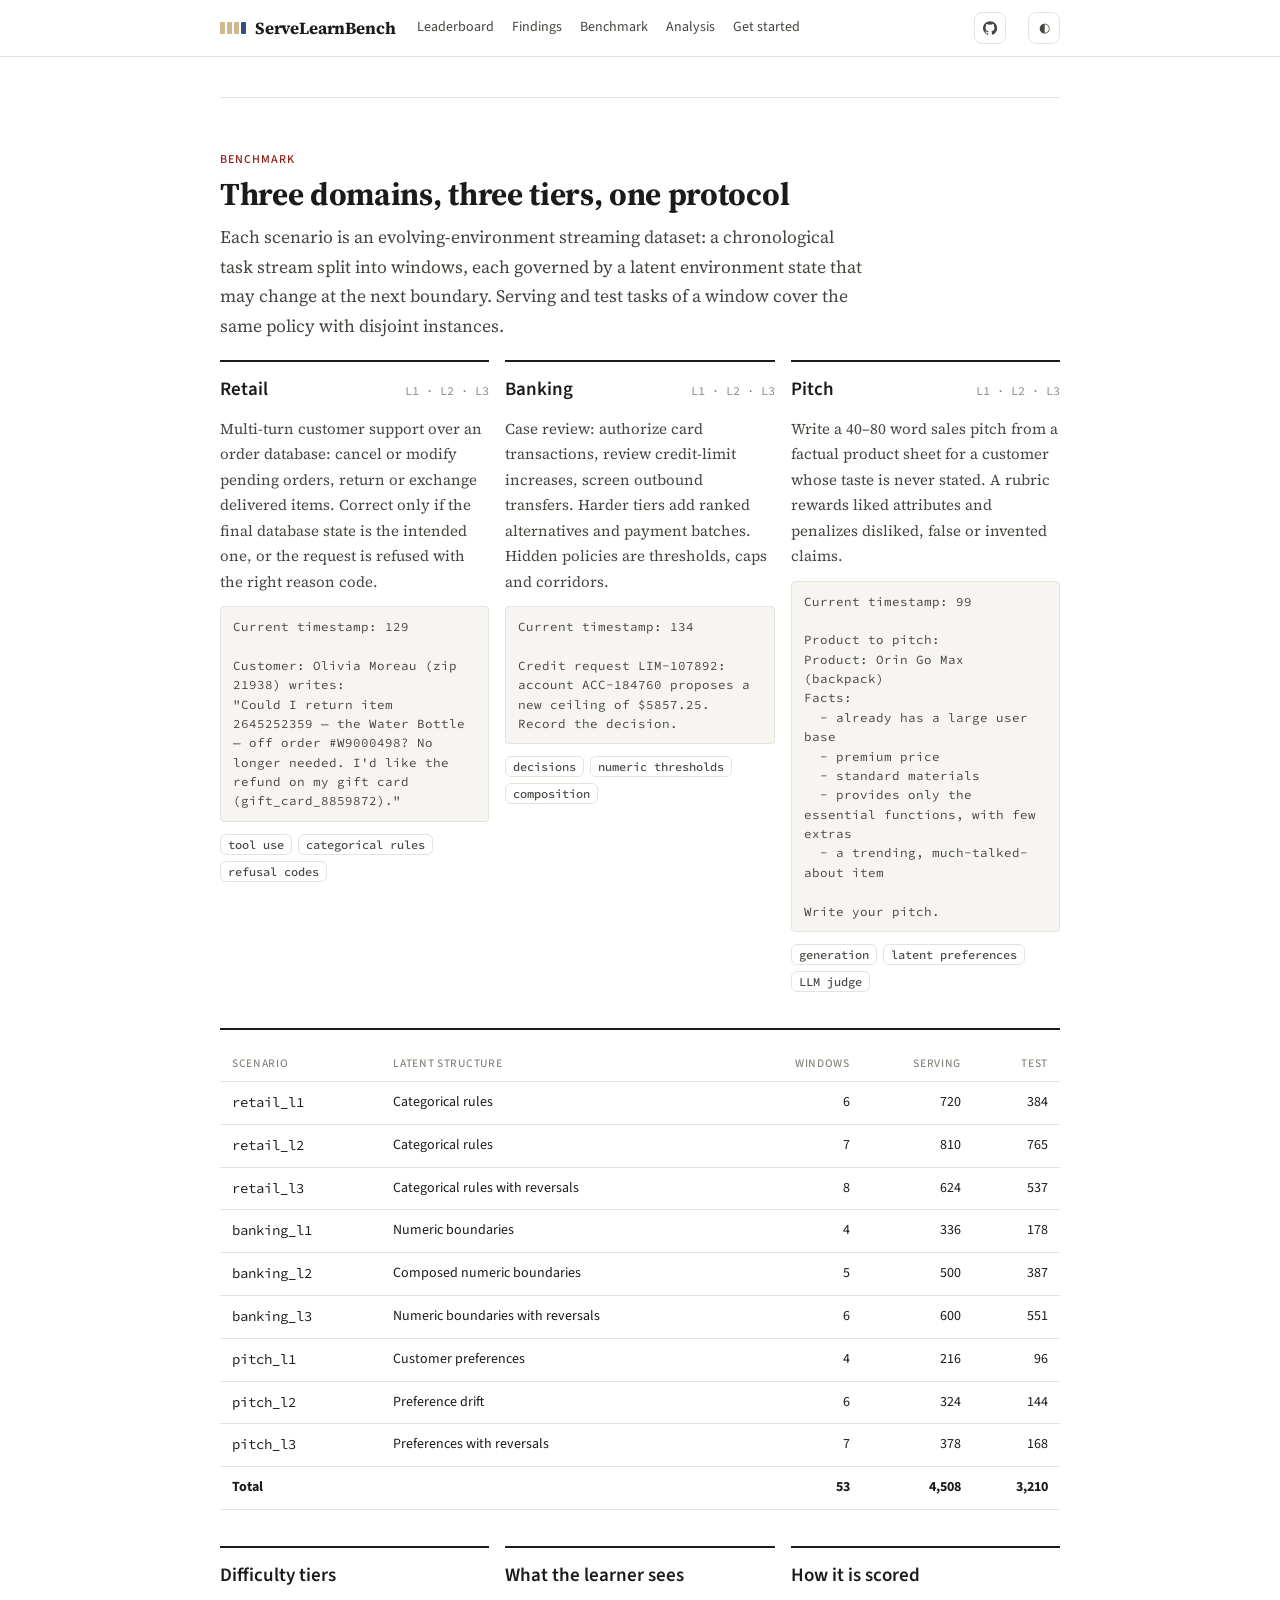
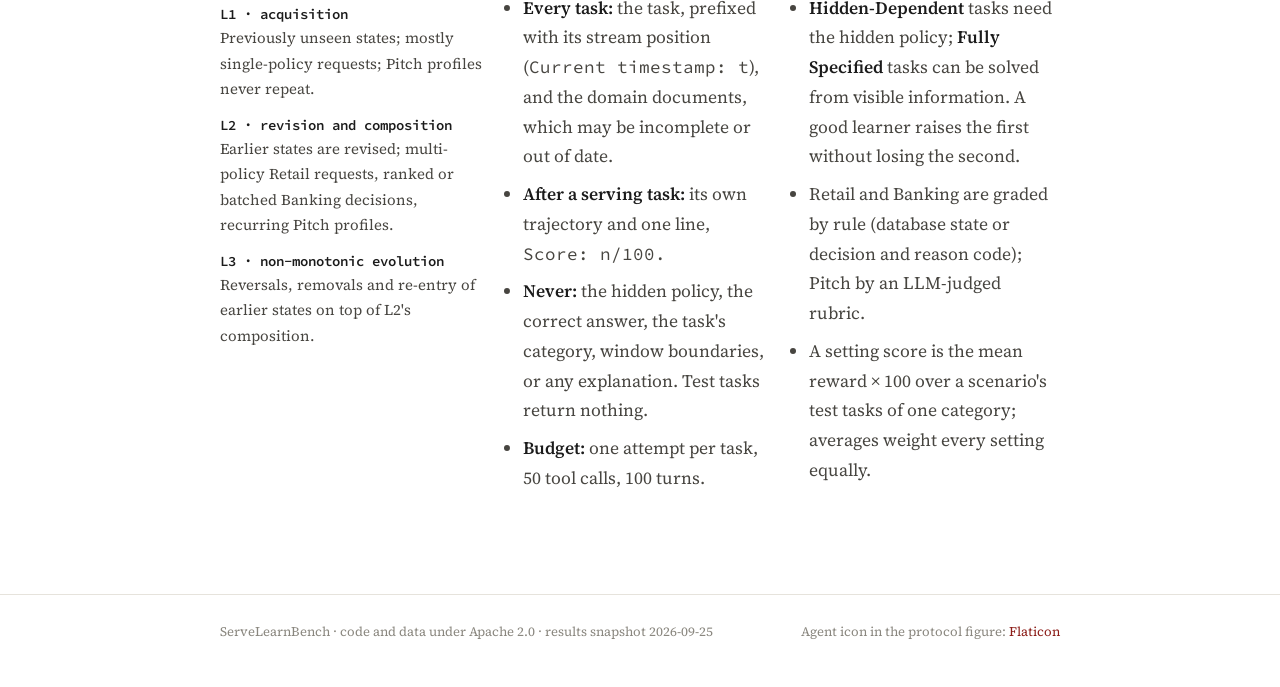
==== commit 57aa919b: "Clarify website findings, add favicon, and hide dataset links" ====
--- a/website/benchmark.html
+++ b/website/benchmark.html
@@ -5,6 +5,10 @@
 <meta name="viewport" content="width=device-width,initial-scale=1,viewport-fit=cover">
 <title>ServeLearnBench Benchmark</title>
 <meta name="description" content="ServeLearnBench: how well can agents self-improve from serving experience? Benchmark, leaderboard and analyses.">
+<link rel="icon" href="assets/favicon.ico" sizes="16x16 32x32">
+<link rel="icon" type="image/png" href="assets/favicon.png" sizes="32x32">
+<link rel="icon" type="image/svg+xml" href="assets/favicon.svg" sizes="any">
+<link rel="apple-touch-icon" href="assets/apple-touch-icon.png">
 <link rel="preconnect" href="https://fonts.googleapis.com"><link rel="preconnect" href="https://fonts.gstatic.com" crossorigin>
 <link rel="preconnect" href="https://fonts.googleapis.com"><link rel="preconnect" href="https://fonts.gstatic.com" crossorigin><link rel="stylesheet" href="https://fonts.googleapis.com/css2?family=Source+Serif+4:opsz,wght@8..60,400;8..60,600;8..60,700&family=Source+Sans+3:wght@400;500;600&family=Source+Code+Pro:wght@400;500&display=swap">
 <style>:root{
@@ -391,7 +395,10 @@
 .stat{border-left:0!important;text-align:center}.stat b{font-family:"Source Serif 4",Georgia,serif;font-size:30px}
 .card,.domain{border-top:2px solid var(--ink);padding-top:16px}
 .caption{font-family:var(--sans);font-size:14.5px}
-.finding{padding-top:18px}.finding .big{font-family:"Source Serif 4",Georgia,serif;font-weight:700;color:var(--accent)}
+.findings{grid-template-columns:repeat(2,minmax(0,1fr));gap:32px 40px;border:0}
+.finding,.finding+.finding{padding:0;border:0}
+.finding h3{color:var(--accent);margin-bottom:12px}
+@media(max-width:640px){.findings{grid-template-columns:minmax(0,1fr)}}
 table{font-family:var(--sans)}th{font-family:var(--sans);letter-spacing:.06em}
 .scorebar i{background:var(--accent)}
 .domain .ex,.code{border-radius:4px}
@@ -404,10 +411,11 @@
 </style>
 </head>
 <body>
+
 <nav class="nav" aria-label="Sections"><div class="wrap">
   <a class="brand" href="index.html"><span class="brand-mark" aria-hidden="true"><i></i><i></i><i></i><i></i></span>ServeLearnBench</a>
   <div class="nav-links"><a href="leaderboard.html">Leaderboard</a><a href="index.html#findings">Findings</a><a href="benchmark.html">Benchmark</a><a href="index.html#analysis">Analysis</a><a href="index.html#start">Get started</a></div>
-  <a class="icon-btn" href="https://github.com/Infini-AI-Lab/ServeLearnBench" aria-label="Code" title="Code"><svg viewBox="0 0 16 16" fill="currentColor"><path d="M8 .2a8 8 0 0 0-2.5 15.6c.4 0 .5-.2.5-.4v-1.4c-2.2.5-2.7-1-2.7-1-.4-.9-.9-1.2-.9-1.2-.7-.5.1-.5.1-.5.8.1 1.2.8 1.2.8.7 1.2 1.9.9 2.3.7.1-.5.3-.9.5-1.1-1.8-.2-3.6-.9-3.6-4 0-.9.3-1.6.8-2.1-.1-.2-.4-1 .1-2.1 0 0 .7-.2 2.2.8a7.6 7.6 0 0 1 4 0c1.5-1 2.2-.8 2.2-.8.4 1.1.2 1.9.1 2.1.5.6.8 1.3.8 2.1 0 3.1-1.9 3.8-3.6 4 .3.3.6.8.6 1.5v2.2c0 .2.1.5.6.4A8 8 0 0 0 8 .2z"/></svg></a><a class="icon-btn" href="https://huggingface.co/datasets/haizhongzheng/ServeLearnBench" aria-label="Dataset" title="Dataset"><svg viewBox="0 0 16 16" fill="none" stroke="currentColor" stroke-width="1.4"><ellipse cx="8" cy="3.5" rx="5.5" ry="2"/><path d="M2.5 3.5v9c0 1.1 2.5 2 5.5 2s5.5-.9 5.5-2v-9M2.5 8c0 1.1 2.5 2 5.5 2s5.5-.9 5.5-2"/></svg></a>
+  <a class="icon-btn" href="https://github.com/Infini-AI-Lab/ServeLearnBench" aria-label="Code" title="Code"><svg viewBox="0 0 16 16" fill="currentColor"><path d="M8 .2a8 8 0 0 0-2.5 15.6c.4 0 .5-.2.5-.4v-1.4c-2.2.5-2.7-1-2.7-1-.4-.9-.9-1.2-.9-1.2-.7-.5.1-.5.1-.5.8.1 1.2.8 1.2.8.7 1.2 1.9.9 2.3.7.1-.5.3-.9.5-1.1-1.8-.2-3.6-.9-3.6-4 0-.9.3-1.6.8-2.1-.1-.2-.4-1 .1-2.1 0 0 .7-.2 2.2.8a7.6 7.6 0 0 1 4 0c1.5-1 2.2-.8 2.2-.8.4 1.1.2 1.9.1 2.1.5.6.8 1.3.8 2.1 0 3.1-1.9 3.8-3.6 4 .3.3.6.8.6 1.5v2.2c0 .2.1.5.6.4A8 8 0 0 0 8 .2z"/></svg></a>
   <button id="theme" class="icon-btn" type="button" aria-label="Switch light or dark theme">◐</button>
 </div></nav>
 
